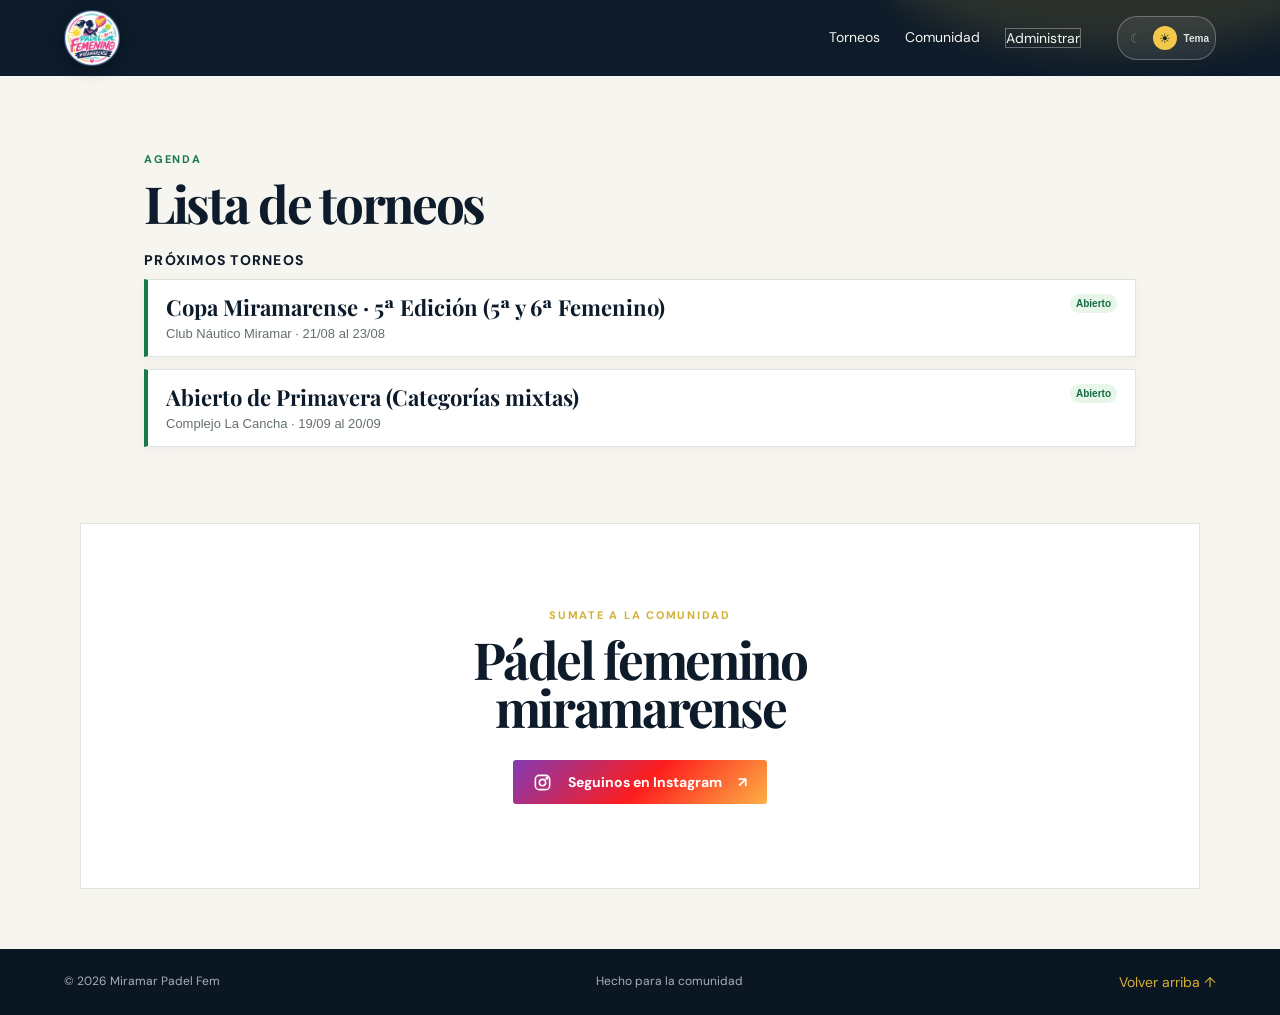
==== index.html @ 2195b29c "Mejora la agenda mobile y la experiencia de torneos" ====
<!doctype html>
<html lang="es">
  <head>
    <meta charset="UTF-8" />
    <meta name="viewport" content="width=device-width, initial-scale=1.0" />
    <meta name="description" content="Miramar Padel Fem: noticias, torneos, resultados y comunidad." />
    <meta property="og:title" content="Miramar Padel Fem" />
    <meta property="og:description" content="La comunidad del pádel femenino de Miramar." />
    <meta property="og:type" content="website" />
    <title>Miramar Padel Fem</title>
    <link rel="stylesheet" href="styles.css" />
    <link rel="stylesheet" href="mobile.css" />
  </head>
  <body>
    <header class="site-header">
      <div class="header__glow"></div>
      <a class="brand" href="#inicio" aria-label="Miramar Pádel Femenino, inicio">
        <img class="brand__logo" src="logo-cropped.png" alt="Miramar Pádel Femenino" />
      </a>
      <nav class="main-nav" aria-label="Navegación principal">
        <a href="#torneos">Torneos</a><a href="#comunidad">Comunidad</a><a class="admin-access" href="admin.html">Administrar</a>
      </nav>
      <button class="theme-toggle" type="button" aria-label="Cambiar tema" aria-pressed="false"><span class="theme-icon theme-icon--moon">☾</span><span class="theme-icon theme-icon--sun">☀</span><span class="theme-label">Tema</span></button><button class="menu-button" type="button" aria-label="Abrir menú">☰</button>
    </header>

    <main id="inicio">
      <section id="torneos" class="section section--tournaments">
        <div class="section-heading"><div><p class="kicker">AGENDA</p><h2>Lista de torneos</h2></div></div>
        <div class="tournament-list" id="tournament-list"></div>
      </section>

      <section id="comunidad" class="community"><p class="kicker">SUMATE A LA COMUNIDAD</p><h2>Pádel femenino<br />miramarense</h2><a class="button button--instagram" href="https://www.instagram.com/padelfemeninomiramarense/" target="_blank" rel="noreferrer" aria-label="Seguinos en Instagram: @padelfemeninomiramarense"><svg aria-hidden="true" viewBox="0 0 24 24"><rect x="3" y="3" width="18" height="18" rx="5"/><circle cx="12" cy="12" r="4"/><circle cx="17.5" cy="6.5" r="1"/></svg>Seguinos en Instagram <span>↗</span></a></section>
    </main>
    <footer><span>© 2026 Miramar Padel Fem</span><span>Hecho para la comunidad</span><a href="#inicio">Volver arriba ↑</a></footer><dialog id="tournament-dialog" class="tournament-dialog"><button class="dialog__close" aria-label="Cerrar">×</button><p class="kicker">TORNEO</p><h2 id="dialog-title"></h2><div id="detail-pages" class="detail-pages"></div></dialog><dialog id="admin-dialog" class="admin-dialog"><button class="admin-close" type="button" aria-label="Cerrar">×</button><div id="admin-content"></div></dialog>
<script src="vendor/supabase.js"></script><script src="tournament-engine.js"></script><script src="app.js"></script><script src="public-results.js"></script><script src="mobile-ui.js"></script>
  </body>
</html>
---- styles.css ----
@import url('https://fonts.googleapis.com/css2?family=DM+Sans:wght@400;500;600;700&family=Playfair+Display:ital,wght@0,700;0,800;1,700;1,800&display=swap');
@import url('results.css');
@import url('public.css');
:root{--ink:#0d1b2a;--green:#19784a;--green-light:#2ca968;--gold:#d4af37;--cream:#f6f5f0;--paper:#fff;--muted:#64706a;--line:#dfe5dd}*{box-sizing:border-box}html{scroll-behavior:smooth}body{margin:0;background:var(--cream);color:var(--ink);font-family:'DM Sans',sans-serif}.site-header{min-height:76px;padding:0 max(22px,5vw);background:var(--ink);display:flex;align-items:center;gap:36px;color:#fff;position:relative;overflow:hidden}.header__glow{position:absolute;width:480px;height:180px;right:-80px;top:-130px;border-radius:50%;background:#d4af3726;filter:blur(18px)}.brand{color:white;text-decoration:none;display:flex;align-items:center;gap:9px;line-height:.9;font-size:13px;font-weight:600;letter-spacing:.12em;z-index:1}.brand strong{color:var(--gold);font-size:18px;letter-spacing:.06em}.brand__ball{font-size:33px;color:var(--gold);text-shadow:0 0 16px #d4af3777}.main-nav{margin-left:auto;display:flex;gap:25px;z-index:1}.main-nav a,footer a{color:#f5f5ef;text-decoration:none;font-size:14px}.main-nav a:hover{color:var(--gold)}.menu-button{display:none;margin-left:auto;background:none;border:0;color:white;font-size:22px}.hero{max-width:1160px;margin:auto;padding:90px max(22px,5vw) 78px;position:relative;overflow:hidden}.kicker{font-size:11px;font-weight:700;letter-spacing:.16em;color:var(--green);margin:0 0 13px}.hero h1,.section h2,.community h2{font-family:'Playfair Display',serif;font-size:clamp(45px,7vw,82px);line-height:.94;margin:0;letter-spacing:-.045em}.hero h1 em{color:var(--green);font-weight:700}.hero__intro{max-width:445px;color:var(--muted);font-size:17px;line-height:1.6;margin:28px 0}.button{min-height:44px;display:inline-flex;align-items:center;justify-content:center;gap:16px;border-radius:3px;padding:12px 20px;font-weight:700;text-decoration:none;font-size:14px;transition:.2s}.button--primary{background:var(--green);color:white}.button--primary:hover{background:var(--ink);transform:translateY(-2px)}.button--outline{border:1px solid var(--green);color:var(--green)}.button--outline:hover{background:var(--green);color:white}.hero__court{position:absolute;right:-120px;top:55px;width:530px;height:400px;border:2px solid #19784a20;border-radius:50%;transform:rotate(-25deg)}.hero__court span{position:absolute;background:#19784a18}.hero__court span:nth-child(1){height:100%;width:2px;left:50%}.hero__court span:nth-child(2){width:100%;height:2px;top:50%}.hero__court span:nth-child(3){width:65%;height:65%;border:2px solid #19784a18;border-radius:50%;background:none;left:17.5%;top:17.5%}.edition-bar{background:var(--ink);color:white;display:flex;justify-content:center;gap:min(9vw,120px);padding:20px;position:relative}.edition-bar p{margin:0;font-size:14px}.edition-bar span{display:block;color:var(--gold);font-size:10px;letter-spacing:.1em;margin-bottom:5px}.section{max-width:1160px;margin:auto;padding:92px max(22px,5vw)}.section-heading{display:flex;align-items:end;justify-content:space-between;gap:20px;margin-bottom:30px}.section-heading h2,.results-section h2{font-size:43px}.section-heading a{color:var(--green);font-size:14px;font-weight:700}.feature-tournament{background:white;box-shadow:0 4px 22px #0d1b2a0c;border-top:4px solid var(--green);padding:30px;display:grid;grid-template-columns:115px 1fr auto;gap:27px;align-items:center}.feature-tournament__date{display:flex;align-items:center;gap:12px;color:var(--green);border-right:1px solid var(--line)}.feature-tournament__date b{font-family:'Playfair Display',serif;font-size:58px}.feature-tournament__date span{font-size:12px;font-weight:700;line-height:1.3}.tag{font-size:10px;letter-spacing:.1em;font-weight:700;padding:5px 7px}.tag--open{background:#e7f6e9;color:var(--green)}.feature-tournament h3,.news-card h3{font-family:'Playfair Display',serif;font-size:28px;margin:10px 0 7px;letter-spacing:-.02em}.feature-tournament p{color:var(--muted);margin:0}.feature-tournament ul{display:flex;gap:16px;padding:0;margin:16px 0 0;list-style:none;flex-wrap:wrap;font-size:12px;font-weight:600}.feature-tournament li::before{content:'●';color:var(--gold);margin-right:5px}.news-section{padding-top:15px}.news-grid{display:grid;grid-template-columns:1.45fr 1fr 1fr;gap:16px}.news-card{background:white}.news-card__image{height:205px;position:relative}.news-card--lead .news-card__image{height:290px}.image--players{background:linear-gradient(145deg,#163725,#288353 58%,#d4af37);}.image--players span{position:absolute;left:15px;bottom:15px;background:var(--gold);padding:6px 9px;font-size:10px;font-weight:700}.image--court{background:linear-gradient(130deg,#0d1b2a 0 43%,#25a868 43% 51%,#113e29 51%);}.image--sunset{background:linear-gradient(155deg,#d4af37,#ea9b4a 45%,#1a7a4a 46%,#0d1b2a)}.news-card__body{padding:17px}.news-card__body p{font-size:10px;letter-spacing:.08em;color:var(--muted);font-weight:700;margin:0}.news-card h3{font-size:22px;line-height:1.08;margin:10px 0 18px}.news-card a{color:var(--green);font-size:13px;font-weight:700}.results-section{background:var(--ink);max-width:none;color:white;display:grid;grid-template-columns:1fr 1.2fr;gap:60px;padding-left:max(22px,calc((100vw - 1040px)/2));padding-right:max(22px,calc((100vw - 1040px)/2))}.results-section .kicker{color:var(--gold)}.results-section h2{color:white}.results-section>div>p:last-child{color:#b7c2ca}.podium{display:grid;grid-template-columns:1fr 1fr;gap:13px}.podium article{background:#ffffff0d;border:1px solid #ffffff22;padding:20px}.podium span{font-family:'Playfair Display',serif;color:var(--gold);font-size:36px}.podium p{color:#d2d9d2;font-size:12px}.podium h3{font-family:'Playfair Display',serif;font-size:25px;margin:7px 0}.podium small{color:var(--gold);font-weight:700;font-size:10px;letter-spacing:.12em}.community{max-width:1160px;margin:auto;padding:110px max(22px,5vw);text-align:center}.community h2{font-size:52px;margin-bottom:29px}.community .kicker{color:var(--gold)}footer{background:#0a1622;color:#a6b1b8;padding:24px max(22px,5vw);display:flex;justify-content:space-between;font-size:12px}footer a{color:var(--gold)}@media(max-width:720px){.main-nav{display:none}.menu-button{display:block}.hero{padding-top:65px}.hero__court{opacity:.6}.edition-bar{justify-content:flex-start;gap:20px;overflow:auto}.edition-bar p{min-width:145px}.section{padding-top:65px;padding-bottom:65px}.feature-tournament{grid-template-columns:1fr;gap:18px}.feature-tournament__date{border:0}.news-grid,.results-section{grid-template-columns:1fr}.news-card--lead .news-card__image{height:230px}.section-heading{align-items:start;flex-direction:column}.community{padding:80px 22px}.community h2{font-size:43px}footer{gap:12px;flex-wrap:wrap}}
.theme-toggle{background:#ffffff14;border:1px solid #ffffff44;border-radius:20px;color:white;padding:7px 10px;z-index:1;cursor:pointer}.tournament-list{display:grid;gap:16px}.tournament-dialog{width:min(100%,760px);padding:0;border:0;background:var(--cream);color:var(--ink)}.tournament-dialog::backdrop{background:#07111ddd}.tournament-dialog> .kicker,.tournament-dialog>h2{margin-left:25px;margin-right:25px}.tournament-dialog>.kicker{margin-top:38px}.tournament-dialog>h2{font-family:'Playfair Display',serif;font-size:34px;line-height:1;margin-top:0}.dialog__close{position:absolute;right:15px;top:12px;border:0;background:none;font-size:32px;color:var(--ink);cursor:pointer}.detail-pages{display:flex;overflow-x:auto;scroll-snap-type:x mandatory;margin-top:25px}.detail-pages section{min-width:100%;scroll-snap-align:start;padding:25px 25px 40px;border-top:1px solid var(--line)}.detail-pages h3{font-family:'Playfair Display',serif;font-size:27px;margin:10px 0}.detail-pages p{line-height:1.7;color:var(--muted)}.pairs-list{list-style:none;padding:0}.pairs-list li{padding:13px 0;border-bottom:1px solid var(--line)}.pairs-list b{color:var(--green);display:inline-block;width:35px}@media(max-width:720px){.theme-toggle{margin-left:auto}.menu-button{margin-left:0}}
html[data-theme='dark']{--cream:#101b1c;--paper:#182627;--ink:#edf2ed;--muted:#b5c2bb;--line:#30423e}html[data-theme='dark'] .feature-tournament,html[data-theme='dark'] .news-card{background:var(--paper)}html[data-theme='dark'] .tournament-dialog{background:var(--cream)}html[data-theme='dark'] .dialog__close{color:var(--ink)}
.brand__logo{display:block;width:150px;max-height:56px;object-fit:contain;object-position:left center;filter:drop-shadow(0 3px 8px rgba(0,0,0,.35))}@media(max-width:420px){.brand__logo{width:126px;max-height:50px}}
/* Dark theme contrast corrections */
html[data-theme='dark'] .hero,html[data-theme='dark'] .section,html[data-theme='dark'] .community{color:var(--ink)}
html[data-theme='dark'] .feature-tournament,html[data-theme='dark'] .news-card{background:#182627;color:#edf2ed;box-shadow:0 4px 22px #00000040}
html[data-theme='dark'] .feature-tournament h3,html[data-theme='dark'] .news-card h3,html[data-theme='dark'] .feature-tournament li{color:#edf2ed}
html[data-theme='dark'] .feature-tournament p,html[data-theme='dark'] .news-card__body p,html[data-theme='dark'] .detail-pages p{color:#b5c2bb}
html[data-theme='dark'] .news-card a,html[data-theme='dark'] .section-heading a,html[data-theme='dark'] .button--outline{color:#70df9f}
html[data-theme='dark'] .button--outline{border-color:#70df9f}
html[data-theme='dark'] .tag--open{background:#173d2a;color:#91ecb5}
html[data-theme='dark'] .tournament-dialog{background:#101b1c;color:#edf2ed}
html[data-theme='dark'] .tournament-dialog .kicker,html[data-theme='dark'] .detail-pages small{color:#91ecb5}
html[data-theme='dark'] .dialog__close{color:#edf2ed}
html[data-theme='dark'] .pairs-list li{border-color:#30423e;color:#edf2ed}
html[data-theme='dark'] .community .kicker{color:#e8cc6a}
/* Explicit toggle state and high-priority dark contrast */
.theme-toggle{display:flex;align-items:center;gap:5px}.theme-icon{width:24px;height:24px;display:grid;place-items:center;border-radius:50%;color:#aab6b3;transition:.2s}.theme-label{font-size:10px;font-weight:700;margin-left:2px;color:#dce5e0}.theme-toggle[aria-pressed='false'] .theme-icon--sun{background:#f3c84b;color:#182026}.theme-toggle[aria-pressed='true'] .theme-icon--moon{background:#70df9f;color:#10201a}.theme-toggle[aria-pressed='true'] .theme-icon--sun,.theme-toggle[aria-pressed='false'] .theme-icon--moon{opacity:.45}
html[data-theme='dark'] body{background:#101b1c!important;color:#edf2ed!important}html[data-theme='dark'] .feature-tournament,html[data-theme='dark'] .news-card,html[data-theme='dark'] .tournament-dialog{background:#182627!important;color:#edf2ed!important}html[data-theme='dark'] .feature-tournament h3,html[data-theme='dark'] .news-card h3,html[data-theme='dark'] .news-card__body,html[data-theme='dark'] .feature-tournament__content,html[data-theme='dark'] .detail-pages section{color:#edf2ed!important}html[data-theme='dark'] .feature-tournament p,html[data-theme='dark'] .news-card__body p,html[data-theme='dark'] .detail-pages p{color:#b5c2bb!important}html[data-theme='dark'] .section-heading a,html[data-theme='dark'] .news-card a,html[data-theme='dark'] .button--outline{color:#91ecb5!important}
/* Dark mode: dark surfaces only. Keep the structural ink token dark. */
html[data-theme='dark']{--ink:#0d1b2a!important;--cream:#101b1c!important;--paper:#182627!important;--muted:#b5c2bb!important;--line:#30423e!important}
html[data-theme='dark'] body,html[data-theme='dark'] .hero,html[data-theme='dark'] .section,html[data-theme='dark'] .community{background:#101b1c!important;color:#edf2ed!important}
html[data-theme='dark'] .site-header,html[data-theme='dark'] .edition-bar,html[data-theme='dark'] .results-section,html[data-theme='dark'] footer{background:#0d1b2a!important;color:#edf2ed!important}
html[data-theme='dark'] .feature-tournament,html[data-theme='dark'] .news-card,html[data-theme='dark'] .tournament-dialog{background:#182627!important;color:#edf2ed!important}
html[data-theme='dark'] .hero h1,html[data-theme='dark'] .section h2,html[data-theme='dark'] .community h2,html[data-theme='dark'] .feature-tournament h3,html[data-theme='dark'] .news-card h3,html[data-theme='dark'] .detail-pages h3,html[data-theme='dark'] .detail-pages section{color:#edf2ed!important}
html[data-theme='dark'] .hero__intro,html[data-theme='dark'] .feature-tournament p,html[data-theme='dark'] .news-card__body p,html[data-theme='dark'] .detail-pages p{color:#b5c2bb!important}
/* Button variants must always define their own surface; never inherit browser white. */
.button--outline{background:transparent!important}
html[data-theme='dark'] .button--primary{background:#19784a!important;color:#fff!important;border-color:#19784a!important}
html[data-theme='dark'] .button--primary:hover{background:#2ca968!important;color:#07120d!important}
html[data-theme='dark'] .button--outline{background:#0d1b2a!important;color:#91ecb5!important;border-color:#70df9f!important}
html[data-theme='dark'] .button--outline:hover{background:#19784a!important;color:#fff!important;border-color:#19784a!important}
html[data-theme='dark'] .theme-toggle{background:#0d1b2a!important;color:#fff!important;border-color:#49645c!important}
.registration-page{padding:24px 25px 40px}.registration-page h3{font-family:'Playfair Display',serif;font-size:28px;margin:8px 0}.registration-page p{color:var(--muted)}.registration-page form{display:grid;gap:16px}.player-fields{display:grid;grid-template-columns:1fr 1fr;gap:10px;padding:15px;border:1px solid var(--line)}.player-fields h4{grid-column:1/-1;margin:0;color:var(--green)}.player-fields label,.contact-field{font-size:12px;font-weight:700;display:grid;gap:5px}.player-fields input,.contact-field input{min-height:42px;border:1px solid var(--line);padding:9px;background:var(--paper);color:var(--ink)}.contact-field{max-width:310px}@media(max-width:500px){.player-fields{grid-template-columns:1fr}}html[data-theme='dark'] .player-fields input,html[data-theme='dark'] .contact-field input{background:#0d1b2a;color:#edf2ed;border-color:#49645c}
.admin-access{background:transparent;border:1px solid #ffffff55;color:#fff;min-height:36px;padding:7px 11px;cursor:pointer;z-index:1}.admin-dialog{width:min(100%,760px);padding:0;border:0;background:var(--cream);color:var(--ink)}.admin-dialog::backdrop{background:#07111ddd}.admin-close{position:absolute;right:15px;top:12px;border:0;background:none;font-size:30px;color:inherit;cursor:pointer}.admin-screen{padding:32px 25px}.admin-screen h2{font-family:'Playfair Display',serif;font-size:32px;margin:5px 0 22px}.admin-screen form{display:grid;gap:12px}.admin-screen label{display:grid;gap:5px;font-size:12px;font-weight:700}.admin-screen input,.admin-screen textarea{min-height:42px;border:1px solid var(--line);padding:9px;background:var(--paper);color:var(--ink);font:inherit}.admin-form{grid-template-columns:1fr 1fr}.admin-form__wide,.admin-form .button,.admin-message{grid-column:1/-1}.admin-form small{font-weight:400;color:var(--muted)}.admin-message{margin:0;color:#bf3d3d}.admin-screen__head{display:flex;justify-content:space-between;gap:15px;align-items:start}.admin-list{margin-top:30px;border-top:1px solid var(--line);padding-top:18px}.admin-list article{display:flex;justify-content:space-between;gap:15px;padding:13px 0;border-bottom:1px solid var(--line)}.admin-list b,.admin-list span{display:block}.admin-list span{font-size:12px;color:var(--muted);margin-top:4px}.admin-list button{background:transparent;border:1px solid #c54b4b;color:#c54b4b;padding:6px 9px;cursor:pointer;height:34px}@media(max-width:500px){.admin-form{grid-template-columns:1fr}.admin-access{margin-left:auto}}html[data-theme='dark'] .admin-dialog{background:#182627;color:#edf2ed}html[data-theme='dark'] .admin-screen input,html[data-theme='dark'] .admin-screen textarea{background:#0d1b2a;color:#edf2ed;border-color:#49645c}
.admin-page{min-height:100vh}.admin-back{margin-left:auto;color:#fff;text-decoration:none;font-size:13px}.admin-layout{max-width:1180px;margin:auto;display:grid;grid-template-columns:220px 1fr;gap:25px;padding:30px 22px}.admin-sidebar{display:flex;flex-direction:column;gap:6px}.admin-tab,.admin-signout{background:transparent;border:0;text-align:left;padding:12px;cursor:pointer;color:var(--ink)}.admin-tab.active{background:var(--green);color:white}.admin-signout{margin-top:25px;border-top:1px solid var(--line);color:#b94141}.admin-workspace{display:grid;gap:18px}.admin-card{background:var(--paper);padding:25px;border:1px solid var(--line)}.admin-card h1,.admin-card h2{font-family:"Playfair Display",serif;margin:6px 0 20px}.admin-card label{display:grid;gap:5px;font-size:12px;font-weight:700}.admin-card input,.admin-card textarea{padding:10px;border:1px solid var(--line);background:var(--cream);color:var(--ink);font:inherit}.admin-grid{display:grid;grid-template-columns:1fr 1fr;gap:12px}.admin-grid .wide,.admin-grid .button,.form-message{grid-column:1/-1}.admin-row{display:flex;justify-content:space-between;padding:12px 0;border-top:1px solid var(--line)}.admin-row b,.admin-row span{display:block}.admin-row span{font-size:12px;color:var(--muted)}.admin-row button{border:1px solid #b94141;background:transparent;color:#b94141;height:34px}.login-card{max-width:430px}@media(max-width:700px){.admin-layout{grid-template-columns:1fr;padding:18px}.admin-sidebar{flex-direction:row;overflow:auto}.admin-tab{white-space:nowrap}.admin-signout{margin:0}.admin-grid{grid-template-columns:1fr}}html[data-theme="dark"] .admin-card{background:#182627;color:#edf2ed}html[data-theme="dark"] .admin-tab{color:#edf2ed}html[data-theme="dark"] .admin-card input,html[data-theme="dark"] .admin-card textarea{background:#0d1b2a;color:#edf2ed}
.site-header{min-height:68px;gap:8px;overflow:visible;padding:0 16px}.brand{min-width:0}.brand__logo{width:126px;max-height:48px}.admin-access,.theme-toggle,.menu-button{min-width:44px;min-height:44px;display:inline-flex;align-items:center;justify-content:center}.admin-access{font-size:12px;padding:8px}.theme-toggle{padding:6px}.theme-label{display:none}.menu-button{margin-left:0;background:transparent;border:1px solid #ffffff55;border-radius:50%;color:#fff;font-size:24px;line-height:1;z-index:3}.main-nav{display:none}.main-nav.is-open{position:absolute;z-index:2;top:calc(100% + 8px);left:12px;right:12px;display:grid;gap:4px;padding:10px;background:var(--ink);border:1px solid #ffffff33;box-shadow:0 12px 30px #0007}.main-nav.is-open a{display:flex;align-items:center;min-height:44px;padding:0 12px;border-radius:4px;font-size:16px}.main-nav.is-open a:focus-visible,.main-nav.is-open a:hover{background:#ffffff18;color:var(--gold)}.hero{padding:56px 22px 52px}.hero h1,.section h2,.community h2{font-size:clamp(2.7rem,13vw,4rem)}.hero__intro{font-size:16px}.hero__court{opacity:.36;right:-255px;top:0}.edition-bar{justify-content:flex-start;gap:18px;overflow-x:auto;padding:18px 22px;scroll-snap-type:x mandatory}.edition-bar p{min-width:150px;scroll-snap-align:start}.section{padding:56px 22px}.section-heading{align-items:flex-start;flex-direction:column;margin-bottom:24px}.feature-tournament{grid-template-columns:1fr;gap:16px;padding:22px}.feature-tournament__date{border:0}.feature-tournament .button{width:100%}.news-grid,.results-section{grid-template-columns:1fr}.results-section{gap:32px;padding:56px 22px}.community{padding:64px 22px}.community .button{width:100%}footer{gap:12px;flex-direction:column;padding:24px 22px}.player-fields{grid-template-columns:1fr}.player-fields input,.contact-field input,.admin-screen input,.admin-screen textarea,.admin-card input,.admin-card select,.admin-card textarea{min-height:44px;font-size:16px}button:focus-visible,a:focus-visible,input:focus-visible,select:focus-visible,textarea:focus-visible{outline:3px solid var(--gold);outline-offset:3px}
@media (min-width:721px){.site-header{min-height:76px;padding:0 max(22px,5vw);gap:36px}.brand__logo{width:150px;max-height:56px}.main-nav{display:flex;margin-left:auto;gap:25px}.menu-button{display:none}.theme-label{display:inline}.hero{padding:90px max(22px,5vw) 78px}.edition-bar{justify-content:center}.section{padding:92px max(22px,5vw)}.section-heading{align-items:end;flex-direction:row}.feature-tournament{grid-template-columns:115px 1fr auto;gap:27px;padding:30px}.feature-tournament__date{border-right:1px solid var(--line)}.feature-tournament .button{width:auto}.news-grid{grid-template-columns:1.45fr 1fr 1fr}.results-section{grid-template-columns:1fr 1.2fr;padding-left:max(22px,calc((100vw - 1040px)/2));padding-right:max(22px,calc((100vw - 1040px)/2))}.community{padding:110px max(22px,5vw)}.community .button{width:auto}footer{flex-direction:row;padding:24px max(22px,5vw)}}
---- mobile.css ----
/* Correcciones mobile-first cargadas después de la hoja heredada. */
.site-header{min-height:68px;gap:8px;overflow:visible;padding:0 16px;z-index:10}.brand__logo{width:126px;max-height:48px}.admin-access,.theme-toggle,.menu-button{min-width:44px;min-height:44px;display:inline-flex;align-items:center;justify-content:center}.admin-access{padding:8px;font-size:12px}.theme-toggle{padding:6px}.theme-label{display:none}.menu-button{margin-left:0;background:transparent;border:1px solid #ffffff55;border-radius:50%;color:#fff;font-size:24px;line-height:1;z-index:30}.main-nav{display:none}.site-header:focus-within .main-nav,.main-nav.is-open{position:absolute;z-index:20;top:calc(100% + 8px);left:12px;right:12px;display:grid;gap:4px;padding:10px;background:#0d1b2a;border:1px solid #ffffff33;box-shadow:0 12px 30px #0007}.main-nav.is-open a,.site-header:focus-within .main-nav a{display:flex;align-items:center;min-height:44px;padding:0 12px;border-radius:4px;font-size:16px}.main-nav a:focus-visible{outline:3px solid #d4af37;outline-offset:3px}.hero{padding:56px 22px 52px}.hero h1,.section h2,.community h2{font-size:clamp(2.7rem,13vw,4rem)}.hero__court{opacity:.36;right:-255px;top:0}.section{padding:56px 22px}.feature-tournament{grid-template-columns:1fr;gap:16px;padding:22px}.feature-tournament .button,.community .button{width:100%}.news-grid,.results-section{grid-template-columns:1fr}.results-section{gap:32px;padding:56px 22px}.player-fields{grid-template-columns:1fr}.player-fields input,.contact-field input{min-height:44px;font-size:16px}
.site-header:focus-within .main-nav:not(.is-open){display:none}.main-nav.is-open .admin-access{justify-content:flex-start;width:100%;border:0;background:transparent;color:#fff;font-size:16px}.main-nav.is-open .admin-access:hover,.main-nav.is-open .admin-access:focus-visible{background:#ffffff18;color:#d4af37}
@media (min-width:721px){.site-header{min-height:76px;padding:0 max(22px,5vw);gap:36px}.brand__logo{width:150px;max-height:56px}.theme-label{display:inline}.menu-button{display:none}.main-nav{display:flex;position:static;margin-left:auto;gap:25px;padding:0;background:transparent;border:0;box-shadow:none}.main-nav a{display:block;min-height:auto;padding:0;font-size:14px}.hero{min-height:390px;display:flex;flex-direction:column;justify-content:center;padding:90px max(22px,5vw) 78px}.hero__court{opacity:1;right:-120px;top:55px}.section{padding:76px max(22px,5vw)}.section--tournaments{max-width:1120px}.feature-tournament{grid-template-columns:minmax(0,1fr) auto;gap:32px;padding:30px 34px;align-items:center}.feature-tournament h3{font-size:clamp(25px,2.2vw,34px)}.feature-tournament .button,.community .button{width:auto}.community{max-width:1120px;margin:0 auto 60px;padding:84px max(22px,5vw);border:1px solid var(--line);background:var(--paper)}.news-grid{grid-template-columns:1.45fr 1fr 1fr}.results-section{grid-template-columns:1fr 1.2fr;padding:92px max(22px,calc((100vw - 1040px)/2))}.player-fields{grid-template-columns:1fr 1fr}}
html,body{width:100%;max-width:100%;overflow-x:hidden}img,svg{max-width:100%;height:auto}.app-main,.section,.hero,.feature-tournament,.news-card,.results-section,.community,footer{min-width:0}.main-nav{max-width:calc(100vw - 24px)}

/* Home: agenda compacta. Cada torneo ocupa exactamente dos renglones. */
.section-heading h2,.community h2{font-size:clamp(2rem,9vw,2.65rem)}
.tournament-list{display:grid;gap:30px}.tournament-home-section{display:grid;gap:10px}.tournament-home-section>h3{margin:0;font-size:14px;font-weight:800;letter-spacing:.09em;text-transform:uppercase;color:var(--ink)}.tournament-home-section__list{display:grid;gap:10px}.tournament-list__empty{color:var(--muted)}
.tournament-card{background:var(--paper);border:1px solid var(--line);border-left:4px solid var(--green);box-shadow:0 3px 14px #0d1b2a0a}.tournament-card>button{width:100%;min-height:72px;display:grid;gap:5px;padding:12px 14px;border:0;background:transparent;color:var(--ink);text-align:left;cursor:pointer}.tournament-card__top{display:flex;align-items:center;gap:9px;min-width:0}.tournament-card__top strong{min-width:0;flex:1;overflow:hidden;text-overflow:ellipsis;white-space:nowrap;font-family:'Playfair Display',serif;font-size:18px;line-height:1.2}.tournament-card__meta{overflow:hidden;text-overflow:ellipsis;white-space:nowrap;color:var(--muted);font-size:13px}.tournament-card .card-status{flex:0 0 auto;font-size:10px;padding:4px 6px}.tournament-card>button:active{transform:translateY(1px)}
html[data-theme='dark'] .tournament-card{background:#182627;border-color:#30423e;border-left-color:#4fc77f}html[data-theme='dark'] .tournament-card>button,html[data-theme='dark'] .tournament-home-section>h3{color:#edf2ed!important}
@media (min-width:721px){.section-heading h2,.community h2{font-size:clamp(2.45rem,4vw,3.35rem)}.tournament-list{gap:38px}.tournament-home-section__list{gap:12px}.tournament-card>button{min-height:76px;padding:14px 18px}.tournament-card__top strong{font-size:22px}}
.button--instagram{background:linear-gradient(135deg,#833ab4,#fd1d1d 52%,#fcb045);color:#fff}.button--instagram:hover{background:linear-gradient(135deg,#6d2e97,#d91659 52%,#e99437);transform:translateY(-2px)}.button--instagram svg{width:19px;height:19px;fill:none;stroke:currentColor;stroke-width:2}
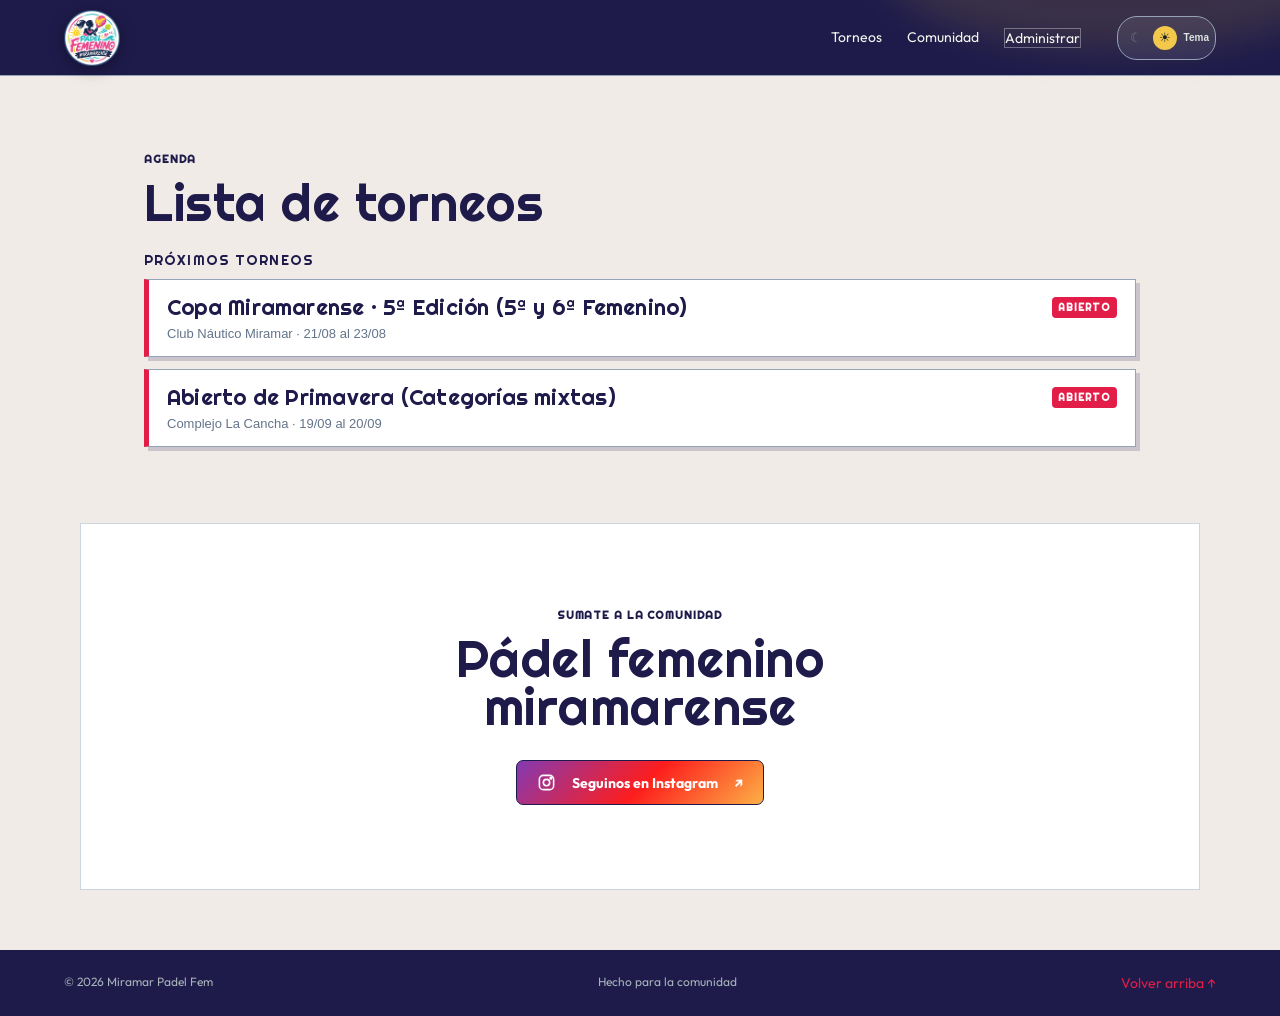
==== commit c697ff79: "Aplica tema retro y formato de diferencias" ====
--- a/index.html
+++ b/index.html
@@ -8,8 +8,13 @@
     <meta property="og:description" content="La comunidad del pádel femenino de Miramar." />
     <meta property="og:type" content="website" />
     <title>Miramar Padel Fem</title>
+    <link rel="preconnect" href="https://fonts.googleapis.com">
+    <link rel="preconnect" href="https://fonts.gstatic.com" crossorigin>
+    <link href="https://fonts.googleapis.com/css2?family=Outfit:wght@400;500;600;700&family=Righteous&display=swap" rel="stylesheet">
+    <script>!function(){try{var t=localStorage.getItem('theme');document.documentElement.dataset.theme=t||(matchMedia('(prefers-color-scheme: dark)').matches?'dark':'light')}catch(e){document.documentElement.dataset.theme='light'}}()</script>
     <link rel="stylesheet" href="styles.css" />
     <link rel="stylesheet" href="mobile.css" />
+    <link rel="stylesheet" href="retro-theme.css" />
   </head>
   <body>
     <header class="site-header">
--- a/retro-theme.css
+++ b/retro-theme.css
@@ -0,0 +1,12 @@
+:root{--bg-app:#F0EBE6;--bg-surface:#FFFFFF;--border-strong:#94A3B8;--border-soft:#CBD5E1;--text-primary:#1E1B4B;--text-secondary:#64748B;--primary:#1E1B4B;--primary-contrast:#FFFFFF;--accent:#E11D48;--accent-contrast:#FFFFFF;--th-bg:#1E1B4B;--th-text:#FFFFFF;--table-zebra:#F8FAFC;--bubble-bg:#FAF5FF;--bubble-border:#1E1B4B;--ink:var(--text-primary);--cream:var(--bg-app);--paper:var(--bg-surface);--muted:var(--text-secondary);--line:var(--border-soft);--green:var(--primary);--green-light:#312E81;--gold:var(--accent)}
+html[data-theme='dark']{--bg-app:#0B0813;--bg-surface:#161126;--border-strong:#4338CA;--border-soft:#2D234D;--text-primary:#F8FAFC;--text-secondary:#94A3B8;--primary:#00F0FF;--primary-contrast:#0B0813;--accent:#FF007F;--accent-contrast:#FFFFFF;--th-bg:#241B40;--th-text:#F8FAFC;--table-zebra:#0F0B1C;--bubble-bg:#1C1533;--bubble-border:#00F0FF;--ink:var(--text-primary)!important;--cream:var(--bg-app)!important;--paper:var(--bg-surface)!important;--muted:var(--text-secondary)!important;--line:var(--border-soft)!important;--green:var(--primary)!important;--green-light:#8B5CF6!important;--gold:var(--accent)!important}
+*{border-color:var(--border-soft)}body{background:var(--bg-app)!important;color:var(--text-primary)!important;font-family:'Outfit',sans-serif!important}.site-header,footer{background:#1E1B4B!important}.site-header{border-bottom:1.5px solid var(--border-strong)}html[data-theme='dark'] .site-header,html[data-theme='dark'] footer{background:#0B0813!important}
+h1,h2,h3,.section h2,.community h2,.tournament-card__top strong,.tournament-dialog>h2,.admin-card h2,.result-confirm-dialog h2{font-family:'Righteous',cursive!important;font-weight:400!important;letter-spacing:.01em}.kicker,.card-status,.tag,th,.tournament-home-section>h3{font-family:'Righteous',cursive!important;letter-spacing:.08em}
+.button{min-height:44px;border:1.5px solid var(--primary);border-radius:7px;font-family:'Outfit',sans-serif;font-weight:700}.button--primary,.button--primary:hover{background:var(--primary)!important;border-color:var(--primary)!important;color:var(--primary-contrast)!important}.button--outline{background:transparent!important;border-color:var(--primary)!important;color:var(--primary)!important}.button--outline:hover{background:var(--primary)!important;color:var(--primary-contrast)!important}.theme-toggle,.menu-button{border-color:var(--border-strong)!important}
+.tournament-card{background:var(--bg-surface)!important;border:1.5px solid var(--border-strong)!important;border-left:5px solid var(--accent)!important;box-shadow:4px 4px 0 color-mix(in srgb,var(--primary) 18%,transparent)!important}.tournament-card>button{color:var(--text-primary)!important}.tournament-card__meta{color:var(--text-secondary)!important}.card-status{margin:0!important;background:var(--accent)!important;color:var(--accent-contrast)!important;border-radius:4px!important;text-transform:uppercase}.tournament-home-section>h3,.kicker{color:var(--primary)!important}
+.tournament-dialog,.admin-card,.result-confirm-dialog,.public-fixture-group,.public-result-group,.public-playoff-round,.match-results li,.completed-match,.match-result-form{background:var(--bg-surface)!important;color:var(--text-primary)!important;border-color:var(--border-strong)!important}.tournament-dialog,.result-confirm-dialog{border:1.5px solid var(--border-strong)!important}.detail-pages section{border-color:var(--border-soft)!important}.detail-pages p,.fixture-results p,.match-results__teams b{color:var(--text-secondary)!important}
+.public-table-wrap,.admin-card .table-wrap,.table-wrap{border:1.5px solid var(--border-strong)!important;border-radius:8px!important;background:var(--bg-surface)!important}.public-table-wrap table,.admin-card .table-wrap table,.table-wrap table{color:var(--text-primary)!important;font-variant-numeric:tabular-nums}.public-table-wrap th,.admin-card .table-wrap th,.table-wrap th{background:var(--th-bg)!important;color:var(--th-text)!important;border-bottom:1.5px solid var(--border-strong)!important;font-family:'Righteous',cursive!important}.public-table-wrap td,.admin-card .table-wrap td,.table-wrap td{border-color:var(--border-soft)!important;font-variant-numeric:tabular-nums}.public-table-wrap tbody tr:nth-child(even),.admin-card .table-wrap tbody tr:nth-child(even),.table-wrap tbody tr:nth-child(even){background:var(--table-zebra)!important}.public-table-wrap tbody tr:nth-child(odd),.admin-card .table-wrap tbody tr:nth-child(odd),.table-wrap tbody tr:nth-child(odd){background:var(--bg-surface)!important}
+.match-results strong,.match-set--won{background:color-mix(in srgb,var(--primary) 18%,var(--bg-surface))!important;color:var(--text-primary)!important;font-variant-numeric:tabular-nums}.match-set--lost{background:color-mix(in srgb,var(--accent) 18%,var(--bg-surface))!important;color:var(--text-primary)!important;font-variant-numeric:tabular-nums}.set-score select,.admin-card input,.admin-card select,.admin-card textarea{background:var(--bg-surface)!important;color:var(--text-primary)!important;border:1.5px solid var(--border-strong)!important}
+/* Soporte listo para hilos/comentarios presentes o futuros. */
+.forum-thread,.forum-comment,.comment,.forum-message{background:var(--bubble-bg);border:1.5px solid var(--bubble-border);border-radius:10px;color:var(--text-primary);font-family:'Outfit',sans-serif}.forum-thread__author,.forum-comment__author,.comment__author{font-family:'Righteous',cursive}.forum-avatar,.comment-avatar{border:2px solid var(--accent)}
+button:focus-visible,a:focus-visible,input:focus-visible,select:focus-visible,textarea:focus-visible,summary:focus-visible{outline:3px solid var(--accent)!important;outline-offset:3px}
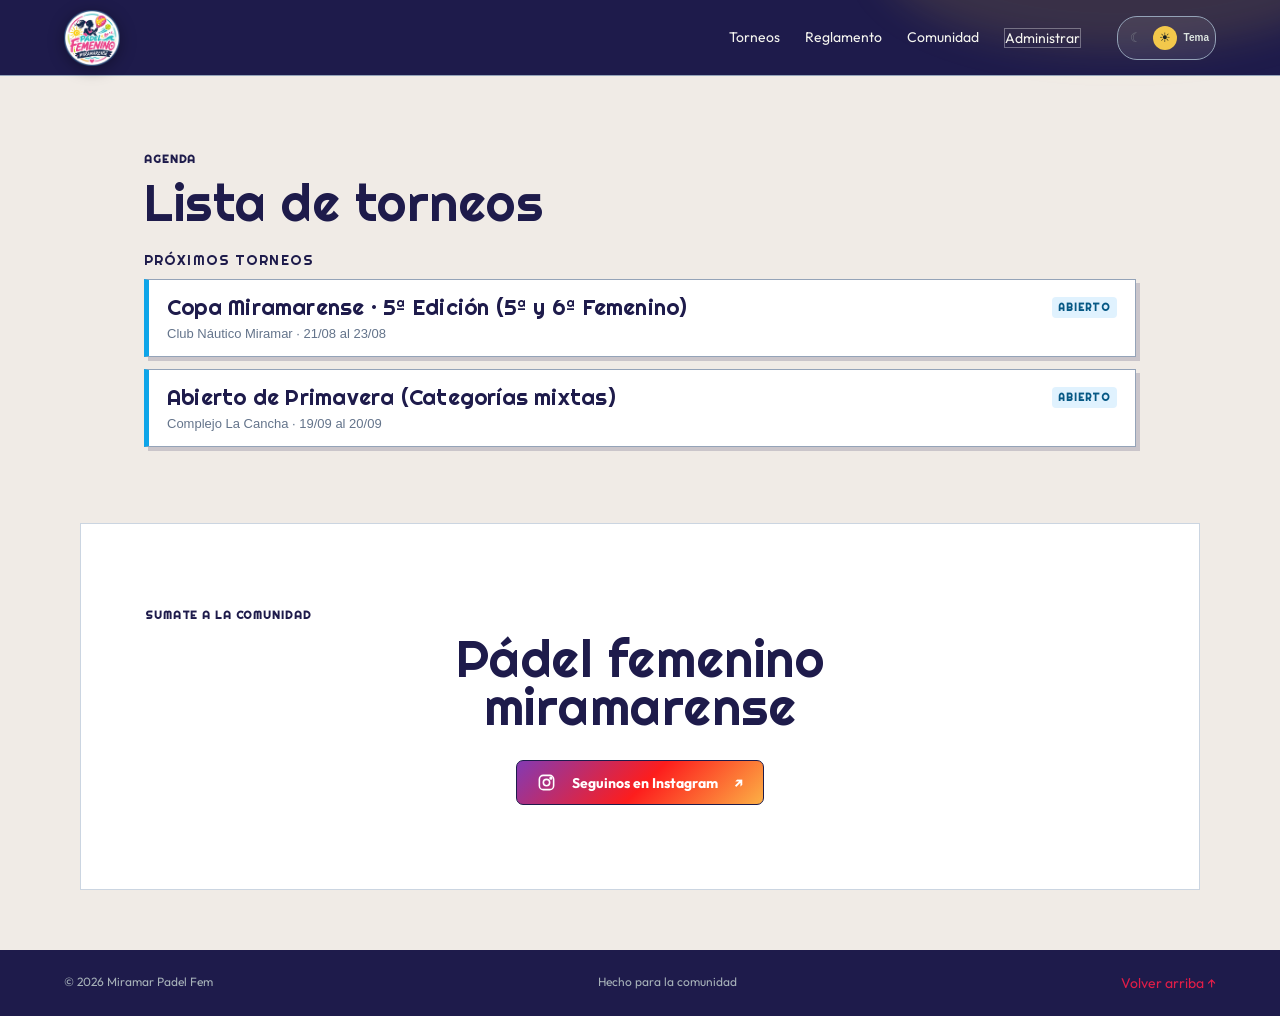
==== commit 5c3b8da1: "Agrega reglamento y simplifica inscripción por torneo" ====
--- a/index.html
+++ b/index.html
@@ -23,7 +23,7 @@
         <img class="brand__logo" src="logo-cropped.png" alt="Miramar Pádel Femenino" />
       </a>
       <nav class="main-nav" aria-label="Navegación principal">
-        <a href="#torneos">Torneos</a><a href="#comunidad">Comunidad</a><a class="admin-access" href="admin.html">Administrar</a>
+        <a href="#torneos">Torneos</a><a href="reglamento_oficial_continuo.pdf" target="_blank" rel="noopener">Reglamento</a><a href="#comunidad">Comunidad</a><a class="admin-access" href="admin.html">Administrar</a>
       </nav>
       <button class="theme-toggle" type="button" aria-label="Cambiar tema" aria-pressed="false"><span class="theme-icon theme-icon--moon">☾</span><span class="theme-icon theme-icon--sun">☀</span><span class="theme-label">Tema</span></button><button class="menu-button" type="button" aria-label="Abrir menú">☰</button>
     </header>
--- a/retro-theme.css
+++ b/retro-theme.css
@@ -3,7 +3,8 @@
 *{border-color:var(--border-soft)}body{background:var(--bg-app)!important;color:var(--text-primary)!important;font-family:'Outfit',sans-serif!important}.site-header,footer{background:#1E1B4B!important}.site-header{border-bottom:1.5px solid var(--border-strong)}html[data-theme='dark'] .site-header,html[data-theme='dark'] footer{background:#0B0813!important}
 h1,h2,h3,.section h2,.community h2,.tournament-card__top strong,.tournament-dialog>h2,.admin-card h2,.result-confirm-dialog h2{font-family:'Righteous',cursive!important;font-weight:400!important;letter-spacing:.01em}.kicker,.card-status,.tag,th,.tournament-home-section>h3{font-family:'Righteous',cursive!important;letter-spacing:.08em}
 .button{min-height:44px;border:1.5px solid var(--primary);border-radius:7px;font-family:'Outfit',sans-serif;font-weight:700}.button--primary,.button--primary:hover{background:var(--primary)!important;border-color:var(--primary)!important;color:var(--primary-contrast)!important}.button--outline{background:transparent!important;border-color:var(--primary)!important;color:var(--primary)!important}.button--outline:hover{background:var(--primary)!important;color:var(--primary-contrast)!important}.theme-toggle,.menu-button{border-color:var(--border-strong)!important}
-.tournament-card{background:var(--bg-surface)!important;border:1.5px solid var(--border-strong)!important;border-left:5px solid var(--accent)!important;box-shadow:4px 4px 0 color-mix(in srgb,var(--primary) 18%,transparent)!important}.tournament-card>button{color:var(--text-primary)!important}.tournament-card__meta{color:var(--text-secondary)!important}.card-status{margin:0!important;background:var(--accent)!important;color:var(--accent-contrast)!important;border-radius:4px!important;text-transform:uppercase}.tournament-home-section>h3,.kicker{color:var(--primary)!important}
+.tournament-card{background:var(--bg-surface)!important;border:1.5px solid var(--border-strong)!important;border-left:5px solid var(--accent)!important;box-shadow:4px 4px 0 color-mix(in srgb,var(--primary) 18%,transparent)!important}.tournament-card>button{color:var(--text-primary)!important}.tournament-card__meta{color:var(--text-secondary)!important}.card-status{margin:0!important;background:var(--accent)!important;color:var(--accent-contrast)!important;border-radius:4px!important;text-transform:uppercase}.tournament-card--upcoming{border-left-color:#0EA5E9!important}.card-status--open{background:#E0F2FE!important;color:#075985!important}.tournament-card--current{border-left-color:#198754!important}.card-status--current{background:#198754!important;color:#fff!important}html[data-theme='dark'] .card-status--open{background:#075985!important;color:#E0F2FE!important}.tournament-home-section>h3,.kicker{color:var(--primary)!important}
+.community>.kicker{text-align:left!important}
 .tournament-dialog,.admin-card,.result-confirm-dialog,.public-fixture-group,.public-result-group,.public-playoff-round,.match-results li,.completed-match,.match-result-form{background:var(--bg-surface)!important;color:var(--text-primary)!important;border-color:var(--border-strong)!important}.tournament-dialog,.result-confirm-dialog{border:1.5px solid var(--border-strong)!important}.detail-pages section{border-color:var(--border-soft)!important}.detail-pages p,.fixture-results p,.match-results__teams b{color:var(--text-secondary)!important}
 .public-table-wrap,.admin-card .table-wrap,.table-wrap{border:1.5px solid var(--border-strong)!important;border-radius:8px!important;background:var(--bg-surface)!important}.public-table-wrap table,.admin-card .table-wrap table,.table-wrap table{color:var(--text-primary)!important;font-variant-numeric:tabular-nums}.public-table-wrap th,.admin-card .table-wrap th,.table-wrap th{background:var(--th-bg)!important;color:var(--th-text)!important;border-bottom:1.5px solid var(--border-strong)!important;font-family:'Righteous',cursive!important}.public-table-wrap td,.admin-card .table-wrap td,.table-wrap td{border-color:var(--border-soft)!important;font-variant-numeric:tabular-nums}.public-table-wrap tbody tr:nth-child(even),.admin-card .table-wrap tbody tr:nth-child(even),.table-wrap tbody tr:nth-child(even){background:var(--table-zebra)!important}.public-table-wrap tbody tr:nth-child(odd),.admin-card .table-wrap tbody tr:nth-child(odd),.table-wrap tbody tr:nth-child(odd){background:var(--bg-surface)!important}
 .match-results strong,.match-set--won{background:color-mix(in srgb,var(--primary) 18%,var(--bg-surface))!important;color:var(--text-primary)!important;font-variant-numeric:tabular-nums}.match-set--lost{background:color-mix(in srgb,var(--accent) 18%,var(--bg-surface))!important;color:var(--text-primary)!important;font-variant-numeric:tabular-nums}.set-score select,.admin-card input,.admin-card select,.admin-card textarea{background:var(--bg-surface)!important;color:var(--text-primary)!important;border:1.5px solid var(--border-strong)!important}
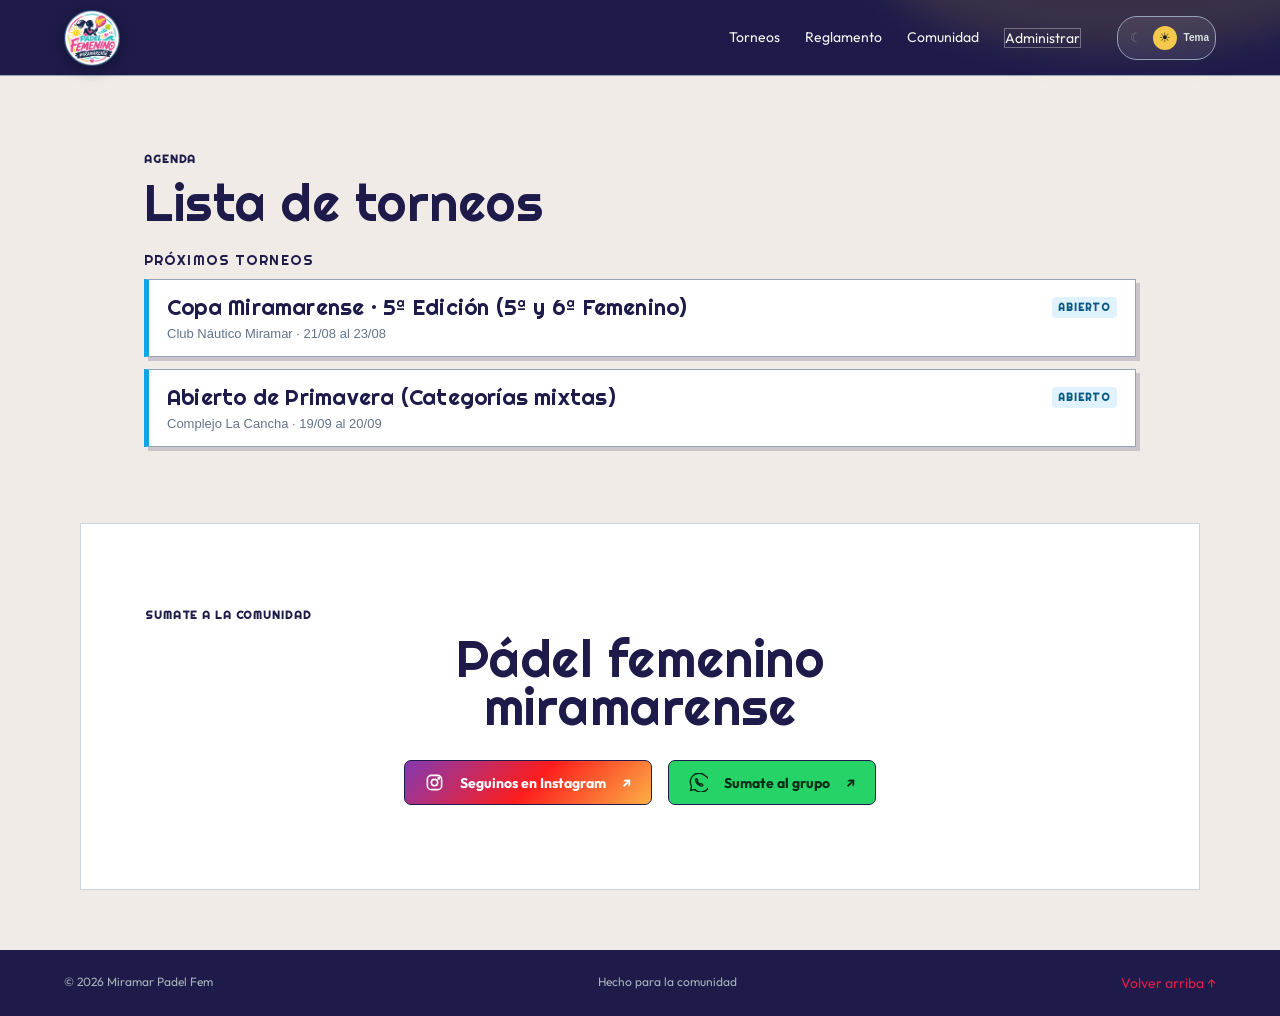
==== commit da6983b1: "Agrega acceso al grupo de WhatsApp" ====
--- a/index.html
+++ b/index.html
@@ -34,7 +34,7 @@
         <div class="tournament-list" id="tournament-list"></div>
       </section>
 
-      <section id="comunidad" class="community"><p class="kicker">SUMATE A LA COMUNIDAD</p><h2>Pádel femenino<br />miramarense</h2><a class="button button--instagram" href="https://www.instagram.com/padelfemeninomiramarense/" target="_blank" rel="noreferrer" aria-label="Seguinos en Instagram: @padelfemeninomiramarense"><svg aria-hidden="true" viewBox="0 0 24 24"><rect x="3" y="3" width="18" height="18" rx="5"/><circle cx="12" cy="12" r="4"/><circle cx="17.5" cy="6.5" r="1"/></svg>Seguinos en Instagram <span>↗</span></a></section>
+      <section id="comunidad" class="community"><p class="kicker">SUMATE A LA COMUNIDAD</p><h2>Pádel femenino<br />miramarense</h2><div class="community__actions"><a class="button button--instagram" href="https://www.instagram.com/padelfemeninomiramarense/" target="_blank" rel="noreferrer" aria-label="Seguinos en Instagram: @padelfemeninomiramarense"><svg aria-hidden="true" viewBox="0 0 24 24"><rect x="3" y="3" width="18" height="18" rx="5"/><circle cx="12" cy="12" r="4"/><circle cx="17.5" cy="6.5" r="1"/></svg>Seguinos en Instagram <span>↗</span></a><a class="button button--whatsapp" href="https://chat.whatsapp.com/DDPuQjg8KxZAtFpxF5u22q" target="_blank" rel="noreferrer" aria-label="Sumate al grupo de WhatsApp"><svg aria-hidden="true" viewBox="0 0 24 24"><path d="M20.5 3.5A11 11 0 0 0 3.2 16.8L2 22l5.3-1.2A11 11 0 1 0 20.5 3.5Z"/><path d="M8.5 7.8c.2-.5.4-.5.7-.5h.6c.2 0 .4.1.5.4l.8 1.8c.1.2.1.4 0 .6l-.5.7c.7 1.4 1.8 2.5 3.2 3.2l.7-.5c.2-.1.4-.1.6 0l1.8.8c.3.1.4.3.4.5v.6c0 .3-.1.5-.5.7-.6.3-1.4.4-2.3.1-2.8-.9-5-3.1-5.9-5.9-.3-.9-.2-1.7.1-2.3Z"/></svg>Sumate al grupo <span>↗</span></a></div></section>
     </main>
     <footer><span>© 2026 Miramar Padel Fem</span><span>Hecho para la comunidad</span><a href="#inicio">Volver arriba ↑</a></footer><dialog id="tournament-dialog" class="tournament-dialog"><button class="dialog__close" aria-label="Cerrar">×</button><p class="kicker">TORNEO</p><h2 id="dialog-title"></h2><div id="detail-pages" class="detail-pages"></div></dialog><dialog id="admin-dialog" class="admin-dialog"><button class="admin-close" type="button" aria-label="Cerrar">×</button><div id="admin-content"></div></dialog>
 <script src="vendor/supabase.js"></script><script src="tournament-engine.js"></script><script src="app.js"></script><script src="public-results.js"></script><script src="mobile-ui.js"></script>
--- a/mobile.css
+++ b/mobile.css
@@ -3,11 +3,12 @@
 .site-header:focus-within .main-nav:not(.is-open){display:none}.main-nav.is-open .admin-access{justify-content:flex-start;width:100%;border:0;background:transparent;color:#fff;font-size:16px}.main-nav.is-open .admin-access:hover,.main-nav.is-open .admin-access:focus-visible{background:#ffffff18;color:#d4af37}
 @media (min-width:721px){.site-header{min-height:76px;padding:0 max(22px,5vw);gap:36px}.brand__logo{width:150px;max-height:56px}.theme-label{display:inline}.menu-button{display:none}.main-nav{display:flex;position:static;margin-left:auto;gap:25px;padding:0;background:transparent;border:0;box-shadow:none}.main-nav a{display:block;min-height:auto;padding:0;font-size:14px}.hero{min-height:390px;display:flex;flex-direction:column;justify-content:center;padding:90px max(22px,5vw) 78px}.hero__court{opacity:1;right:-120px;top:55px}.section{padding:76px max(22px,5vw)}.section--tournaments{max-width:1120px}.feature-tournament{grid-template-columns:minmax(0,1fr) auto;gap:32px;padding:30px 34px;align-items:center}.feature-tournament h3{font-size:clamp(25px,2.2vw,34px)}.feature-tournament .button,.community .button{width:auto}.community{max-width:1120px;margin:0 auto 60px;padding:84px max(22px,5vw);border:1px solid var(--line);background:var(--paper)}.news-grid{grid-template-columns:1.45fr 1fr 1fr}.results-section{grid-template-columns:1fr 1.2fr;padding:92px max(22px,calc((100vw - 1040px)/2))}.player-fields{grid-template-columns:1fr 1fr}}
 html,body{width:100%;max-width:100%;overflow-x:hidden}img,svg{max-width:100%;height:auto}.app-main,.section,.hero,.feature-tournament,.news-card,.results-section,.community,footer{min-width:0}.main-nav{max-width:calc(100vw - 24px)}
+.community__actions{width:min(100%,360px);display:flex;flex-direction:column;gap:16px;margin:0 auto}.community__actions .button{width:100%;justify-content:center}.button--whatsapp{background:#25D366;color:#062b18}.button--whatsapp:hover{background:#1eb85a;color:#062b18;transform:translateY(-2px)}.button--whatsapp svg{width:19px;height:19px;fill:none;stroke:currentColor;stroke-width:1.8}
 
 /* Home: agenda compacta. Cada torneo ocupa exactamente dos renglones. */
 .section-heading h2,.community h2{font-size:clamp(2rem,9vw,2.65rem)}
 .tournament-list{display:grid;gap:30px}.tournament-home-section{display:grid;gap:10px}.tournament-home-section>h3{margin:0;font-size:14px;font-weight:800;letter-spacing:.09em;text-transform:uppercase;color:var(--ink)}.tournament-home-section__list{display:grid;gap:10px}.tournament-list__empty{color:var(--muted)}
 .tournament-card{background:var(--paper);border:1px solid var(--line);border-left:4px solid var(--green);box-shadow:0 3px 14px #0d1b2a0a}.tournament-card>button{width:100%;min-height:72px;display:grid;gap:5px;padding:12px 14px;border:0;background:transparent;color:var(--ink);text-align:left;cursor:pointer}.tournament-card__top{display:flex;align-items:center;gap:9px;min-width:0}.tournament-card__top strong{min-width:0;flex:1;overflow:hidden;text-overflow:ellipsis;white-space:nowrap;font-family:'Playfair Display',serif;font-size:18px;line-height:1.2}.tournament-card__meta{overflow:hidden;text-overflow:ellipsis;white-space:nowrap;color:var(--muted);font-size:13px}.tournament-card .card-status{flex:0 0 auto;font-size:10px;padding:4px 6px}.tournament-card>button:active{transform:translateY(1px)}
 html[data-theme='dark'] .tournament-card{background:#182627;border-color:#30423e;border-left-color:#4fc77f}html[data-theme='dark'] .tournament-card>button,html[data-theme='dark'] .tournament-home-section>h3{color:#edf2ed!important}
-@media (min-width:721px){.section-heading h2,.community h2{font-size:clamp(2.45rem,4vw,3.35rem)}.tournament-list{gap:38px}.tournament-home-section__list{gap:12px}.tournament-card>button{min-height:76px;padding:14px 18px}.tournament-card__top strong{font-size:22px}}
+@media (min-width:721px){.section-heading h2,.community h2{font-size:clamp(2.45rem,4vw,3.35rem)}.tournament-list{gap:38px}.tournament-home-section__list{gap:12px}.tournament-card>button{min-height:76px;padding:14px 18px}.tournament-card__top strong{font-size:22px}.community__actions{width:auto;flex-direction:row;justify-content:center}.community__actions .button{width:auto}}
 .button--instagram{background:linear-gradient(135deg,#833ab4,#fd1d1d 52%,#fcb045);color:#fff}.button--instagram:hover{background:linear-gradient(135deg,#6d2e97,#d91659 52%,#e99437);transform:translateY(-2px)}.button--instagram svg{width:19px;height:19px;fill:none;stroke:currentColor;stroke-width:2}
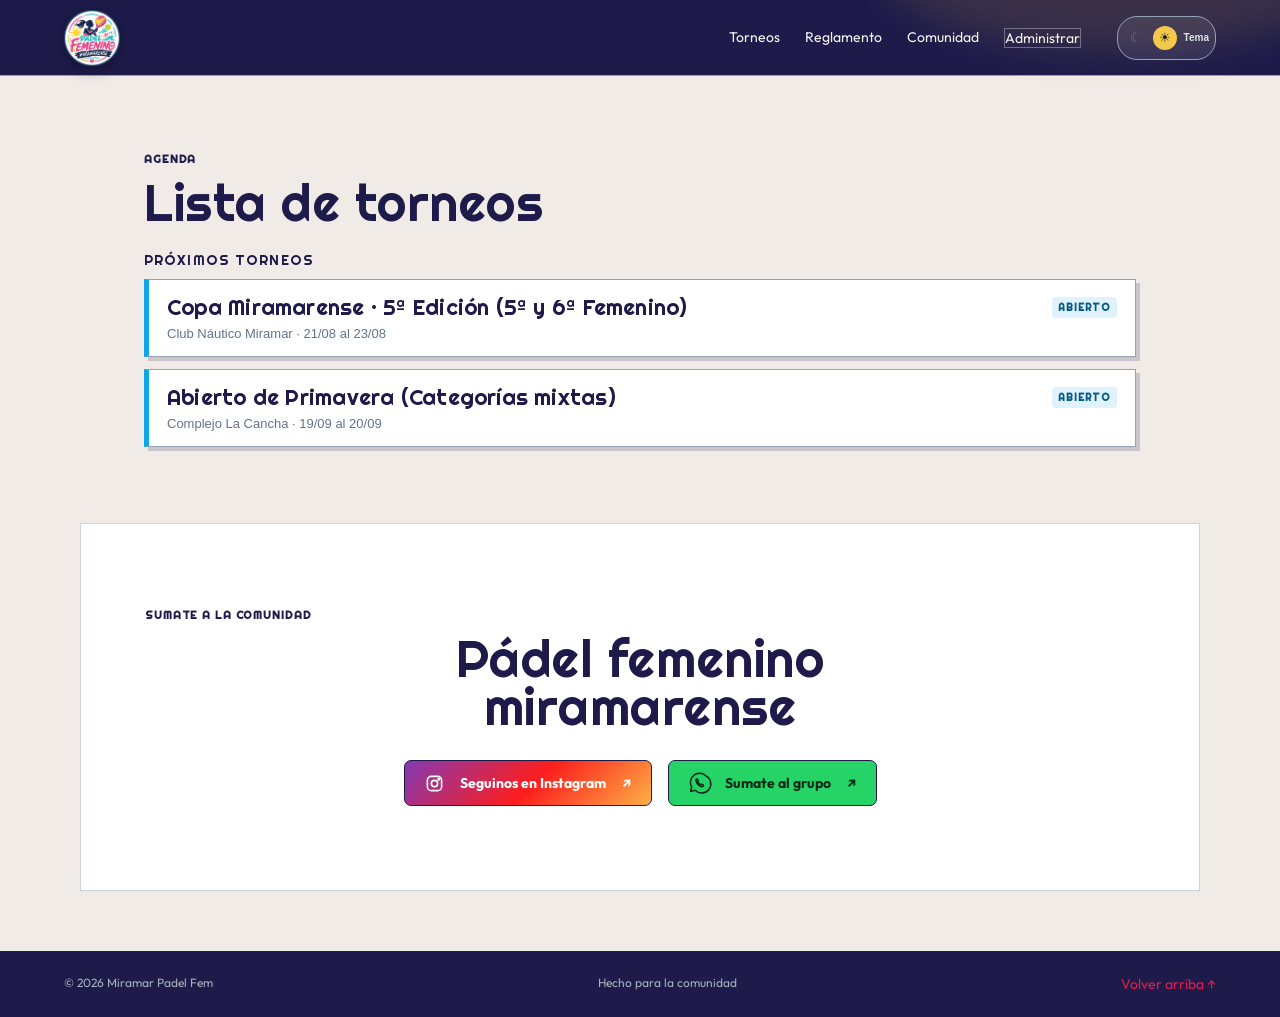
==== commit f3ea44be: "feat: padrón de jugadoras, reglas UX mobile-first, paridad de color dual y rediseño de pestañas en m" ====
--- a/index.html
+++ b/index.html
@@ -36,7 +36,7 @@
 
       <section id="comunidad" class="community"><p class="kicker">SUMATE A LA COMUNIDAD</p><h2>Pádel femenino<br />miramarense</h2><div class="community__actions"><a class="button button--instagram" href="https://www.instagram.com/padelfemeninomiramarense/" target="_blank" rel="noreferrer" aria-label="Seguinos en Instagram: @padelfemeninomiramarense"><svg aria-hidden="true" viewBox="0 0 24 24"><rect x="3" y="3" width="18" height="18" rx="5"/><circle cx="12" cy="12" r="4"/><circle cx="17.5" cy="6.5" r="1"/></svg>Seguinos en Instagram <span>↗</span></a><a class="button button--whatsapp" href="https://chat.whatsapp.com/DDPuQjg8KxZAtFpxF5u22q" target="_blank" rel="noreferrer" aria-label="Sumate al grupo de WhatsApp"><svg aria-hidden="true" viewBox="0 0 24 24"><path d="M20.5 3.5A11 11 0 0 0 3.2 16.8L2 22l5.3-1.2A11 11 0 1 0 20.5 3.5Z"/><path d="M8.5 7.8c.2-.5.4-.5.7-.5h.6c.2 0 .4.1.5.4l.8 1.8c.1.2.1.4 0 .6l-.5.7c.7 1.4 1.8 2.5 3.2 3.2l.7-.5c.2-.1.4-.1.6 0l1.8.8c.3.1.4.3.4.5v.6c0 .3-.1.5-.5.7-.6.3-1.4.4-2.3.1-2.8-.9-5-3.1-5.9-5.9-.3-.9-.2-1.7.1-2.3Z"/></svg>Sumate al grupo <span>↗</span></a></div></section>
     </main>
-    <footer><span>© 2026 Miramar Padel Fem</span><span>Hecho para la comunidad</span><a href="#inicio">Volver arriba ↑</a></footer><dialog id="tournament-dialog" class="tournament-dialog"><button class="dialog__close" aria-label="Cerrar">×</button><p class="kicker">TORNEO</p><h2 id="dialog-title"></h2><div id="detail-pages" class="detail-pages"></div></dialog><dialog id="admin-dialog" class="admin-dialog"><button class="admin-close" type="button" aria-label="Cerrar">×</button><div id="admin-content"></div></dialog>
+    <footer><span>© 2026 Miramar Padel Fem</span><span>Hecho para la comunidad</span><a href="#inicio">Volver arriba ↑</a></footer><dialog id="tournament-dialog" class="tournament-dialog"><button class="dialog__close" aria-label="Cerrar">×</button><p class="kicker">TORNEO</p><h2 id="dialog-title"></h2><div id="detail-pages" class="detail-pages"></div></dialog>
 <script src="vendor/supabase.js"></script><script src="tournament-engine.js"></script><script src="app.js"></script><script src="public-results.js"></script><script src="mobile-ui.js"></script>
   </body>
 </html>
--- a/styles.css
+++ b/styles.css
@@ -1,7 +1,7 @@
 @import url('https://fonts.googleapis.com/css2?family=DM+Sans:wght@400;500;600;700&family=Playfair+Display:ital,wght@0,700;0,800;1,700;1,800&display=swap');
 @import url('results.css');
 @import url('public.css');
-:root{--ink:#0d1b2a;--green:#19784a;--green-light:#2ca968;--gold:#d4af37;--cream:#f6f5f0;--paper:#fff;--muted:#64706a;--line:#dfe5dd}*{box-sizing:border-box}html{scroll-behavior:smooth}body{margin:0;background:var(--cream);color:var(--ink);font-family:'DM Sans',sans-serif}.site-header{min-height:76px;padding:0 max(22px,5vw);background:var(--ink);display:flex;align-items:center;gap:36px;color:#fff;position:relative;overflow:hidden}.header__glow{position:absolute;width:480px;height:180px;right:-80px;top:-130px;border-radius:50%;background:#d4af3726;filter:blur(18px)}.brand{color:white;text-decoration:none;display:flex;align-items:center;gap:9px;line-height:.9;font-size:13px;font-weight:600;letter-spacing:.12em;z-index:1}.brand strong{color:var(--gold);font-size:18px;letter-spacing:.06em}.brand__ball{font-size:33px;color:var(--gold);text-shadow:0 0 16px #d4af3777}.main-nav{margin-left:auto;display:flex;gap:25px;z-index:1}.main-nav a,footer a{color:#f5f5ef;text-decoration:none;font-size:14px}.main-nav a:hover{color:var(--gold)}.menu-button{display:none;margin-left:auto;background:none;border:0;color:white;font-size:22px}.hero{max-width:1160px;margin:auto;padding:90px max(22px,5vw) 78px;position:relative;overflow:hidden}.kicker{font-size:11px;font-weight:700;letter-spacing:.16em;color:var(--green);margin:0 0 13px}.hero h1,.section h2,.community h2{font-family:'Playfair Display',serif;font-size:clamp(45px,7vw,82px);line-height:.94;margin:0;letter-spacing:-.045em}.hero h1 em{color:var(--green);font-weight:700}.hero__intro{max-width:445px;color:var(--muted);font-size:17px;line-height:1.6;margin:28px 0}.button{min-height:44px;display:inline-flex;align-items:center;justify-content:center;gap:16px;border-radius:3px;padding:12px 20px;font-weight:700;text-decoration:none;font-size:14px;transition:.2s}.button--primary{background:var(--green);color:white}.button--primary:hover{background:var(--ink);transform:translateY(-2px)}.button--outline{border:1px solid var(--green);color:var(--green)}.button--outline:hover{background:var(--green);color:white}.hero__court{position:absolute;right:-120px;top:55px;width:530px;height:400px;border:2px solid #19784a20;border-radius:50%;transform:rotate(-25deg)}.hero__court span{position:absolute;background:#19784a18}.hero__court span:nth-child(1){height:100%;width:2px;left:50%}.hero__court span:nth-child(2){width:100%;height:2px;top:50%}.hero__court span:nth-child(3){width:65%;height:65%;border:2px solid #19784a18;border-radius:50%;background:none;left:17.5%;top:17.5%}.edition-bar{background:var(--ink);color:white;display:flex;justify-content:center;gap:min(9vw,120px);padding:20px;position:relative}.edition-bar p{margin:0;font-size:14px}.edition-bar span{display:block;color:var(--gold);font-size:10px;letter-spacing:.1em;margin-bottom:5px}.section{max-width:1160px;margin:auto;padding:92px max(22px,5vw)}.section-heading{display:flex;align-items:end;justify-content:space-between;gap:20px;margin-bottom:30px}.section-heading h2,.results-section h2{font-size:43px}.section-heading a{color:var(--green);font-size:14px;font-weight:700}.feature-tournament{background:white;box-shadow:0 4px 22px #0d1b2a0c;border-top:4px solid var(--green);padding:30px;display:grid;grid-template-columns:115px 1fr auto;gap:27px;align-items:center}.feature-tournament__date{display:flex;align-items:center;gap:12px;color:var(--green);border-right:1px solid var(--line)}.feature-tournament__date b{font-family:'Playfair Display',serif;font-size:58px}.feature-tournament__date span{font-size:12px;font-weight:700;line-height:1.3}.tag{font-size:10px;letter-spacing:.1em;font-weight:700;padding:5px 7px}.tag--open{background:#e7f6e9;color:var(--green)}.feature-tournament h3,.news-card h3{font-family:'Playfair Display',serif;font-size:28px;margin:10px 0 7px;letter-spacing:-.02em}.feature-tournament p{color:var(--muted);margin:0}.feature-tournament ul{display:flex;gap:16px;padding:0;margin:16px 0 0;list-style:none;flex-wrap:wrap;font-size:12px;font-weight:600}.feature-tournament li::before{content:'●';color:var(--gold);margin-right:5px}.news-section{padding-top:15px}.news-grid{display:grid;grid-template-columns:1.45fr 1fr 1fr;gap:16px}.news-card{background:white}.news-card__image{height:205px;position:relative}.news-card--lead .news-card__image{height:290px}.image--players{background:linear-gradient(145deg,#163725,#288353 58%,#d4af37);}.image--players span{position:absolute;left:15px;bottom:15px;background:var(--gold);padding:6px 9px;font-size:10px;font-weight:700}.image--court{background:linear-gradient(130deg,#0d1b2a 0 43%,#25a868 43% 51%,#113e29 51%);}.image--sunset{background:linear-gradient(155deg,#d4af37,#ea9b4a 45%,#1a7a4a 46%,#0d1b2a)}.news-card__body{padding:17px}.news-card__body p{font-size:10px;letter-spacing:.08em;color:var(--muted);font-weight:700;margin:0}.news-card h3{font-size:22px;line-height:1.08;margin:10px 0 18px}.news-card a{color:var(--green);font-size:13px;font-weight:700}.results-section{background:var(--ink);max-width:none;color:white;display:grid;grid-template-columns:1fr 1.2fr;gap:60px;padding-left:max(22px,calc((100vw - 1040px)/2));padding-right:max(22px,calc((100vw - 1040px)/2))}.results-section .kicker{color:var(--gold)}.results-section h2{color:white}.results-section>div>p:last-child{color:#b7c2ca}.podium{display:grid;grid-template-columns:1fr 1fr;gap:13px}.podium article{background:#ffffff0d;border:1px solid #ffffff22;padding:20px}.podium span{font-family:'Playfair Display',serif;color:var(--gold);font-size:36px}.podium p{color:#d2d9d2;font-size:12px}.podium h3{font-family:'Playfair Display',serif;font-size:25px;margin:7px 0}.podium small{color:var(--gold);font-weight:700;font-size:10px;letter-spacing:.12em}.community{max-width:1160px;margin:auto;padding:110px max(22px,5vw);text-align:center}.community h2{font-size:52px;margin-bottom:29px}.community .kicker{color:var(--gold)}footer{background:#0a1622;color:#a6b1b8;padding:24px max(22px,5vw);display:flex;justify-content:space-between;font-size:12px}footer a{color:var(--gold)}@media(max-width:720px){.main-nav{display:none}.menu-button{display:block}.hero{padding-top:65px}.hero__court{opacity:.6}.edition-bar{justify-content:flex-start;gap:20px;overflow:auto}.edition-bar p{min-width:145px}.section{padding-top:65px;padding-bottom:65px}.feature-tournament{grid-template-columns:1fr;gap:18px}.feature-tournament__date{border:0}.news-grid,.results-section{grid-template-columns:1fr}.news-card--lead .news-card__image{height:230px}.section-heading{align-items:start;flex-direction:column}.community{padding:80px 22px}.community h2{font-size:43px}footer{gap:12px;flex-wrap:wrap}}
+:root{--ink:#0d1b2a;--green:#19784a;--green-light:#2ca968;--gold:#d4af37;--cream:#f6f5f0;--paper:#fff;--muted:#64706a;--line:#dfe5dd}*{box-sizing:border-box}html{scroll-behavior:smooth}body{margin:0;background:var(--cream);color:var(--ink);font-family:'DM Sans',sans-serif}.site-header{min-height:76px;padding:0 max(22px,5vw);background:var(--ink);display:flex;align-items:center;gap:36px;color:#fff;position:relative;overflow:hidden}.header__glow{position:absolute;width:480px;height:180px;right:-80px;top:-130px;border-radius:50%;background:#d4af3726;filter:blur(18px)}.brand{color:white;text-decoration:none;display:flex;align-items:center;gap:9px;line-height:.9;font-size:13px;font-weight:600;letter-spacing:.12em;z-index:1}.brand strong{color:var(--gold);font-size:18px;letter-spacing:.06em}.brand__ball{font-size:33px;color:var(--gold);text-shadow:0 0 16px #d4af3777}.main-nav{margin-left:auto;display:flex;gap:25px;z-index:1}.main-nav a,footer a{color:#f5f5ef;text-decoration:none;font-size:14px}.main-nav a:hover{color:var(--gold)}.menu-button{display:none;margin-left:auto;background:none;border:0;color:white;font-size:22px}.hero{max-width:1160px;margin:auto;padding:90px max(22px,5vw) 78px;position:relative;overflow:hidden}.kicker{font-size:11px;font-weight:700;letter-spacing:.16em;color:var(--green);margin:0 0 13px}.hero h1,.section h2,.community h2{font-family:'Playfair Display',serif;font-size:clamp(45px,7vw,82px);line-height:.94;margin:0;letter-spacing:-.045em}.hero h1 em{color:var(--green);font-weight:700}.hero__intro{max-width:445px;color:var(--muted);font-size:17px;line-height:1.6;margin:28px 0}.button{min-height:44px;display:inline-flex;align-items:center;justify-content:center;gap:16px;border-radius:3px;padding:12px 20px;font-weight:700;text-decoration:none;font-size:14px;transition:.2s}.button--primary{background:var(--green);color:white}.button--primary:hover{background:var(--green-light);transform:translateY(-2px)}.button--outline{border:1px solid var(--green);color:var(--green)}.button--outline:hover{background:var(--green);color:white}.button--small{min-height:44px;padding:8px 16px;font-size:13px;border-radius:4px;font-weight:700;cursor:pointer;border:1px solid transparent;display:inline-flex;align-items:center;justify-content:center}.button--blue{background:#1976d2;border:1px solid #1565c0;color:#fff}.button--blue:hover{background:#1565c0;color:#fff}.button--blue-outline{background:color-mix(in srgb,#1976d2 12%,var(--paper));border:1px solid #1976d2;color:#1976d2}.button--blue-outline:hover{background:#1976d2;color:#fff}.button--cancel{background:transparent;border:1px solid var(--muted);color:var(--muted)}.button--cancel:hover{background:var(--muted);color:#fff}.hero__court{position:absolute;right:-120px;top:55px;width:530px;height:400px;border:2px solid #19784a20;border-radius:50%;transform:rotate(-25deg)}.hero__court span{position:absolute;background:#19784a18}.hero__court span:nth-child(1){height:100%;width:2px;left:50%}.hero__court span:nth-child(2){width:100%;height:2px;top:50%}.hero__court span:nth-child(3){width:65%;height:65%;border:2px solid #19784a18;border-radius:50%;background:none;left:17.5%;top:17.5%}.edition-bar{background:var(--ink);color:white;display:flex;justify-content:center;gap:min(9vw,120px);padding:20px;position:relative}.edition-bar p{margin:0;font-size:14px}.edition-bar span{display:block;color:var(--gold);font-size:10px;letter-spacing:.1em;margin-bottom:5px}.section{max-width:1160px;margin:auto;padding:92px max(22px,5vw)}.section-heading{display:flex;align-items:end;justify-content:space-between;gap:20px;margin-bottom:30px}.section-heading h2,.results-section h2{font-size:43px}.section-heading a{color:var(--green);font-size:14px;font-weight:700}.feature-tournament{background:white;box-shadow:0 4px 22px #0d1b2a0c;border-top:4px solid var(--green);padding:30px;display:grid;grid-template-columns:115px 1fr auto;gap:27px;align-items:center}.feature-tournament__date{display:flex;align-items:center;gap:12px;color:var(--green);border-right:1px solid var(--line)}.feature-tournament__date b{font-family:'Playfair Display',serif;font-size:58px}.feature-tournament__date span{font-size:12px;font-weight:700;line-height:1.3}.tag{font-size:10px;letter-spacing:.1em;font-weight:700;padding:5px 7px}.tag--open{background:#e7f6e9;color:var(--green)}.feature-tournament h3,.news-card h3{font-family:'Playfair Display',serif;font-size:28px;margin:10px 0 7px;letter-spacing:-.02em}.feature-tournament p{color:var(--muted);margin:0}.feature-tournament ul{display:flex;gap:16px;padding:0;margin:16px 0 0;list-style:none;flex-wrap:wrap;font-size:12px;font-weight:600}.feature-tournament li::before{content:'●';color:var(--gold);margin-right:5px}.news-section{padding-top:15px}.news-grid{display:grid;grid-template-columns:1.45fr 1fr 1fr;gap:16px}.news-card{background:white}.news-card__image{height:205px;position:relative}.news-card--lead .news-card__image{height:290px}.image--players{background:linear-gradient(145deg,#163725,#288353 58%,#d4af37);}.image--players span{position:absolute;left:15px;bottom:15px;background:var(--gold);padding:6px 9px;font-size:10px;font-weight:700}.image--court{background:linear-gradient(130deg,#0d1b2a 0 43%,#25a868 43% 51%,#113e29 51%);}.image--sunset{background:linear-gradient(155deg,#d4af37,#ea9b4a 45%,#1a7a4a 46%,#0d1b2a)}.news-card__body{padding:17px}.news-card__body p{font-size:10px;letter-spacing:.08em;color:var(--muted);font-weight:700;margin:0}.news-card h3{font-size:22px;line-height:1.08;margin:10px 0 18px}.news-card a{color:var(--green);font-size:13px;font-weight:700}.results-section{background:var(--ink);max-width:none;color:white;display:grid;grid-template-columns:1fr 1.2fr;gap:60px;padding-left:max(22px,calc((100vw - 1040px)/2));padding-right:max(22px,calc((100vw - 1040px)/2))}.results-section .kicker{color:var(--gold)}.results-section h2{color:white}.results-section>div>p:last-child{color:#b7c2ca}.podium{display:grid;grid-template-columns:1fr 1fr;gap:13px}.podium article{background:#ffffff0d;border:1px solid #ffffff22;padding:20px}.podium span{font-family:'Playfair Display',serif;color:var(--gold);font-size:36px}.podium p{color:#d2d9d2;font-size:12px}.podium h3{font-family:'Playfair Display',serif;font-size:25px;margin:7px 0}.podium small{color:var(--gold);font-weight:700;font-size:10px;letter-spacing:.12em}.community{max-width:1160px;margin:auto;padding:110px max(22px,5vw);text-align:center}.community h2{font-size:52px;margin-bottom:29px}.community .kicker{color:var(--gold)}footer{background:#0a1622;color:#a6b1b8;padding:24px max(22px,5vw);display:flex;justify-content:space-between;font-size:12px}footer a{color:var(--gold)}@media(max-width:720px){.main-nav{display:none}.menu-button{display:block}.hero{padding-top:65px}.hero__court{opacity:.6}.edition-bar{justify-content:flex-start;gap:20px;overflow:auto}.edition-bar p{min-width:145px}.section{padding-top:65px;padding-bottom:65px}.feature-tournament{grid-template-columns:1fr;gap:18px}.feature-tournament__date{border:0}.news-grid,.results-section{grid-template-columns:1fr}.news-card--lead .news-card__image{height:230px}.section-heading{align-items:start;flex-direction:column}.community{padding:80px 22px}.community h2{font-size:43px}footer{gap:12px;flex-wrap:wrap}}
 .theme-toggle{background:#ffffff14;border:1px solid #ffffff44;border-radius:20px;color:white;padding:7px 10px;z-index:1;cursor:pointer}.tournament-list{display:grid;gap:16px}.tournament-dialog{width:min(100%,760px);padding:0;border:0;background:var(--cream);color:var(--ink)}.tournament-dialog::backdrop{background:#07111ddd}.tournament-dialog> .kicker,.tournament-dialog>h2{margin-left:25px;margin-right:25px}.tournament-dialog>.kicker{margin-top:38px}.tournament-dialog>h2{font-family:'Playfair Display',serif;font-size:34px;line-height:1;margin-top:0}.dialog__close{position:absolute;right:15px;top:12px;border:0;background:none;font-size:32px;color:var(--ink);cursor:pointer}.detail-pages{display:flex;overflow-x:auto;scroll-snap-type:x mandatory;margin-top:25px}.detail-pages section{min-width:100%;scroll-snap-align:start;padding:25px 25px 40px;border-top:1px solid var(--line)}.detail-pages h3{font-family:'Playfair Display',serif;font-size:27px;margin:10px 0}.detail-pages p{line-height:1.7;color:var(--muted)}.pairs-list{list-style:none;padding:0}.pairs-list li{padding:13px 0;border-bottom:1px solid var(--line)}.pairs-list b{color:var(--green);display:inline-block;width:35px}@media(max-width:720px){.theme-toggle{margin-left:auto}.menu-button{margin-left:0}}
 html[data-theme='dark']{--cream:#101b1c;--paper:#182627;--ink:#edf2ed;--muted:#b5c2bb;--line:#30423e}html[data-theme='dark'] .feature-tournament,html[data-theme='dark'] .news-card{background:var(--paper)}html[data-theme='dark'] .tournament-dialog{background:var(--cream)}html[data-theme='dark'] .dialog__close{color:var(--ink)}
 .brand__logo{display:block;width:150px;max-height:56px;object-fit:contain;object-position:left center;filter:drop-shadow(0 3px 8px rgba(0,0,0,.35))}@media(max-width:420px){.brand__logo{width:126px;max-height:50px}}
@@ -37,6 +37,6 @@
 html[data-theme='dark'] .theme-toggle{background:#0d1b2a!important;color:#fff!important;border-color:#49645c!important}
 .registration-page{padding:24px 25px 40px}.registration-page h3{font-family:'Playfair Display',serif;font-size:28px;margin:8px 0}.registration-page p{color:var(--muted)}.registration-page form{display:grid;gap:16px}.player-fields{display:grid;grid-template-columns:1fr 1fr;gap:10px;padding:15px;border:1px solid var(--line)}.player-fields h4{grid-column:1/-1;margin:0;color:var(--green)}.player-fields label,.contact-field{font-size:12px;font-weight:700;display:grid;gap:5px}.player-fields input,.contact-field input{min-height:42px;border:1px solid var(--line);padding:9px;background:var(--paper);color:var(--ink)}.contact-field{max-width:310px}@media(max-width:500px){.player-fields{grid-template-columns:1fr}}html[data-theme='dark'] .player-fields input,html[data-theme='dark'] .contact-field input{background:#0d1b2a;color:#edf2ed;border-color:#49645c}
 .admin-access{background:transparent;border:1px solid #ffffff55;color:#fff;min-height:36px;padding:7px 11px;cursor:pointer;z-index:1}.admin-dialog{width:min(100%,760px);padding:0;border:0;background:var(--cream);color:var(--ink)}.admin-dialog::backdrop{background:#07111ddd}.admin-close{position:absolute;right:15px;top:12px;border:0;background:none;font-size:30px;color:inherit;cursor:pointer}.admin-screen{padding:32px 25px}.admin-screen h2{font-family:'Playfair Display',serif;font-size:32px;margin:5px 0 22px}.admin-screen form{display:grid;gap:12px}.admin-screen label{display:grid;gap:5px;font-size:12px;font-weight:700}.admin-screen input,.admin-screen textarea{min-height:42px;border:1px solid var(--line);padding:9px;background:var(--paper);color:var(--ink);font:inherit}.admin-form{grid-template-columns:1fr 1fr}.admin-form__wide,.admin-form .button,.admin-message{grid-column:1/-1}.admin-form small{font-weight:400;color:var(--muted)}.admin-message{margin:0;color:#bf3d3d}.admin-screen__head{display:flex;justify-content:space-between;gap:15px;align-items:start}.admin-list{margin-top:30px;border-top:1px solid var(--line);padding-top:18px}.admin-list article{display:flex;justify-content:space-between;gap:15px;padding:13px 0;border-bottom:1px solid var(--line)}.admin-list b,.admin-list span{display:block}.admin-list span{font-size:12px;color:var(--muted);margin-top:4px}.admin-list button{background:transparent;border:1px solid #c54b4b;color:#c54b4b;padding:6px 9px;cursor:pointer;height:34px}@media(max-width:500px){.admin-form{grid-template-columns:1fr}.admin-access{margin-left:auto}}html[data-theme='dark'] .admin-dialog{background:#182627;color:#edf2ed}html[data-theme='dark'] .admin-screen input,html[data-theme='dark'] .admin-screen textarea{background:#0d1b2a;color:#edf2ed;border-color:#49645c}
-.admin-page{min-height:100vh}.admin-back{margin-left:auto;color:#fff;text-decoration:none;font-size:13px}.admin-layout{max-width:1180px;margin:auto;display:grid;grid-template-columns:220px 1fr;gap:25px;padding:30px 22px}.admin-sidebar{display:flex;flex-direction:column;gap:6px}.admin-tab,.admin-signout{background:transparent;border:0;text-align:left;padding:12px;cursor:pointer;color:var(--ink)}.admin-tab.active{background:var(--green);color:white}.admin-signout{margin-top:25px;border-top:1px solid var(--line);color:#b94141}.admin-workspace{display:grid;gap:18px}.admin-card{background:var(--paper);padding:25px;border:1px solid var(--line)}.admin-card h1,.admin-card h2{font-family:"Playfair Display",serif;margin:6px 0 20px}.admin-card label{display:grid;gap:5px;font-size:12px;font-weight:700}.admin-card input,.admin-card textarea{padding:10px;border:1px solid var(--line);background:var(--cream);color:var(--ink);font:inherit}.admin-grid{display:grid;grid-template-columns:1fr 1fr;gap:12px}.admin-grid .wide,.admin-grid .button,.form-message{grid-column:1/-1}.admin-row{display:flex;justify-content:space-between;padding:12px 0;border-top:1px solid var(--line)}.admin-row b,.admin-row span{display:block}.admin-row span{font-size:12px;color:var(--muted)}.admin-row button{border:1px solid #b94141;background:transparent;color:#b94141;height:34px}.login-card{max-width:430px}@media(max-width:700px){.admin-layout{grid-template-columns:1fr;padding:18px}.admin-sidebar{flex-direction:row;overflow:auto}.admin-tab{white-space:nowrap}.admin-signout{margin:0}.admin-grid{grid-template-columns:1fr}}html[data-theme="dark"] .admin-card{background:#182627;color:#edf2ed}html[data-theme="dark"] .admin-tab{color:#edf2ed}html[data-theme="dark"] .admin-card input,html[data-theme="dark"] .admin-card textarea{background:#0d1b2a;color:#edf2ed}
+.admin-page{min-height:100vh}.admin-back{margin-left:auto;color:#fff;text-decoration:none;font-size:13px}.admin-layout{max-width:1180px;margin:auto;display:grid;grid-template-columns:220px 1fr;gap:25px;padding:30px 22px}.admin-sidebar{display:flex;flex-direction:column;gap:6px}.admin-tab,.admin-signout{background:transparent;border:0;text-align:left;padding:12px;cursor:pointer;color:var(--ink)}.admin-tab.active{background:var(--green);color:white}.admin-signout{margin-top:25px;border-top:1px solid var(--line);color:#b94141}.admin-workspace{display:grid;gap:18px}.admin-card{background:var(--paper);padding:25px;border:1px solid var(--line)}.admin-card h1,.admin-card h2{font-family:"Playfair Display",serif;margin:6px 0 20px}.admin-card label{display:grid;gap:5px;font-size:12px;font-weight:700}.admin-card input,.admin-card textarea{padding:10px;border:1px solid var(--line);background:var(--cream);color:var(--ink);font:inherit}.admin-grid{display:grid;grid-template-columns:1fr 1fr;gap:12px}.admin-grid .wide,.admin-grid .button,.form-message{grid-column:1/-1}.admin-row{display:flex;justify-content:space-between;padding:12px 0;border-top:1px solid var(--line)}.admin-row b,.admin-row span{display:block}.admin-row span{font-size:12px;color:var(--muted)}.admin-row button{height:34px}.login-card{max-width:430px}@media(max-width:700px){.admin-layout{grid-template-columns:1fr;padding:18px}.admin-sidebar{flex-direction:row;overflow:auto}.admin-tab{white-space:nowrap}.admin-signout{margin:0}.admin-grid{grid-template-columns:1fr}}html[data-theme="dark"] .admin-card{background:#182627;color:#edf2ed}html[data-theme="dark"] .admin-tab{color:#edf2ed}html[data-theme="dark"] .admin-card input,html[data-theme="dark"] .admin-card textarea{background:#0d1b2a;color:#edf2ed}
 .site-header{min-height:68px;gap:8px;overflow:visible;padding:0 16px}.brand{min-width:0}.brand__logo{width:126px;max-height:48px}.admin-access,.theme-toggle,.menu-button{min-width:44px;min-height:44px;display:inline-flex;align-items:center;justify-content:center}.admin-access{font-size:12px;padding:8px}.theme-toggle{padding:6px}.theme-label{display:none}.menu-button{margin-left:0;background:transparent;border:1px solid #ffffff55;border-radius:50%;color:#fff;font-size:24px;line-height:1;z-index:3}.main-nav{display:none}.main-nav.is-open{position:absolute;z-index:2;top:calc(100% + 8px);left:12px;right:12px;display:grid;gap:4px;padding:10px;background:var(--ink);border:1px solid #ffffff33;box-shadow:0 12px 30px #0007}.main-nav.is-open a{display:flex;align-items:center;min-height:44px;padding:0 12px;border-radius:4px;font-size:16px}.main-nav.is-open a:focus-visible,.main-nav.is-open a:hover{background:#ffffff18;color:var(--gold)}.hero{padding:56px 22px 52px}.hero h1,.section h2,.community h2{font-size:clamp(2.7rem,13vw,4rem)}.hero__intro{font-size:16px}.hero__court{opacity:.36;right:-255px;top:0}.edition-bar{justify-content:flex-start;gap:18px;overflow-x:auto;padding:18px 22px;scroll-snap-type:x mandatory}.edition-bar p{min-width:150px;scroll-snap-align:start}.section{padding:56px 22px}.section-heading{align-items:flex-start;flex-direction:column;margin-bottom:24px}.feature-tournament{grid-template-columns:1fr;gap:16px;padding:22px}.feature-tournament__date{border:0}.feature-tournament .button{width:100%}.news-grid,.results-section{grid-template-columns:1fr}.results-section{gap:32px;padding:56px 22px}.community{padding:64px 22px}.community .button{width:100%}footer{gap:12px;flex-direction:column;padding:24px 22px}.player-fields{grid-template-columns:1fr}.player-fields input,.contact-field input,.admin-screen input,.admin-screen textarea,.admin-card input,.admin-card select,.admin-card textarea{min-height:44px;font-size:16px}button:focus-visible,a:focus-visible,input:focus-visible,select:focus-visible,textarea:focus-visible{outline:3px solid var(--gold);outline-offset:3px}
 @media (min-width:721px){.site-header{min-height:76px;padding:0 max(22px,5vw);gap:36px}.brand__logo{width:150px;max-height:56px}.main-nav{display:flex;margin-left:auto;gap:25px}.menu-button{display:none}.theme-label{display:inline}.hero{padding:90px max(22px,5vw) 78px}.edition-bar{justify-content:center}.section{padding:92px max(22px,5vw)}.section-heading{align-items:end;flex-direction:row}.feature-tournament{grid-template-columns:115px 1fr auto;gap:27px;padding:30px}.feature-tournament__date{border-right:1px solid var(--line)}.feature-tournament .button{width:auto}.news-grid{grid-template-columns:1.45fr 1fr 1fr}.results-section{grid-template-columns:1fr 1.2fr;padding-left:max(22px,calc((100vw - 1040px)/2));padding-right:max(22px,calc((100vw - 1040px)/2))}.community{padding:110px max(22px,5vw)}.community .button{width:auto}footer{flex-direction:row;padding:24px max(22px,5vw)}}
--- a/mobile.css
+++ b/mobile.css
@@ -3,7 +3,7 @@
 .site-header:focus-within .main-nav:not(.is-open){display:none}.main-nav.is-open .admin-access{justify-content:flex-start;width:100%;border:0;background:transparent;color:#fff;font-size:16px}.main-nav.is-open .admin-access:hover,.main-nav.is-open .admin-access:focus-visible{background:#ffffff18;color:#d4af37}
 @media (min-width:721px){.site-header{min-height:76px;padding:0 max(22px,5vw);gap:36px}.brand__logo{width:150px;max-height:56px}.theme-label{display:inline}.menu-button{display:none}.main-nav{display:flex;position:static;margin-left:auto;gap:25px;padding:0;background:transparent;border:0;box-shadow:none}.main-nav a{display:block;min-height:auto;padding:0;font-size:14px}.hero{min-height:390px;display:flex;flex-direction:column;justify-content:center;padding:90px max(22px,5vw) 78px}.hero__court{opacity:1;right:-120px;top:55px}.section{padding:76px max(22px,5vw)}.section--tournaments{max-width:1120px}.feature-tournament{grid-template-columns:minmax(0,1fr) auto;gap:32px;padding:30px 34px;align-items:center}.feature-tournament h3{font-size:clamp(25px,2.2vw,34px)}.feature-tournament .button,.community .button{width:auto}.community{max-width:1120px;margin:0 auto 60px;padding:84px max(22px,5vw);border:1px solid var(--line);background:var(--paper)}.news-grid{grid-template-columns:1.45fr 1fr 1fr}.results-section{grid-template-columns:1fr 1.2fr;padding:92px max(22px,calc((100vw - 1040px)/2))}.player-fields{grid-template-columns:1fr 1fr}}
 html,body{width:100%;max-width:100%;overflow-x:hidden}img,svg{max-width:100%;height:auto}.app-main,.section,.hero,.feature-tournament,.news-card,.results-section,.community,footer{min-width:0}.main-nav{max-width:calc(100vw - 24px)}
-.community__actions{width:min(100%,360px);display:flex;flex-direction:column;gap:16px;margin:0 auto}.community__actions .button{width:100%;justify-content:center}.button--whatsapp{background:#25D366;color:#062b18}.button--whatsapp:hover{background:#1eb85a;color:#062b18;transform:translateY(-2px)}.button--whatsapp svg{width:19px;height:19px;fill:none;stroke:currentColor;stroke-width:1.8}
+.community__actions{width:min(100%,360px);display:flex;flex-direction:column;gap:16px;margin:0 auto}.community__actions .button{width:100%;justify-content:center}.button--whatsapp{background:#25D366;color:#062b18}.button--whatsapp:hover{background:#1eb85a;color:#062b18;transform:translateY(-2px)}.button--whatsapp svg{width:20px;height:20px;flex:0 0 20px;overflow:visible;fill:none;stroke:currentColor;stroke-width:1.8}
 
 /* Home: agenda compacta. Cada torneo ocupa exactamente dos renglones. */
 .section-heading h2,.community h2{font-size:clamp(2rem,9vw,2.65rem)}
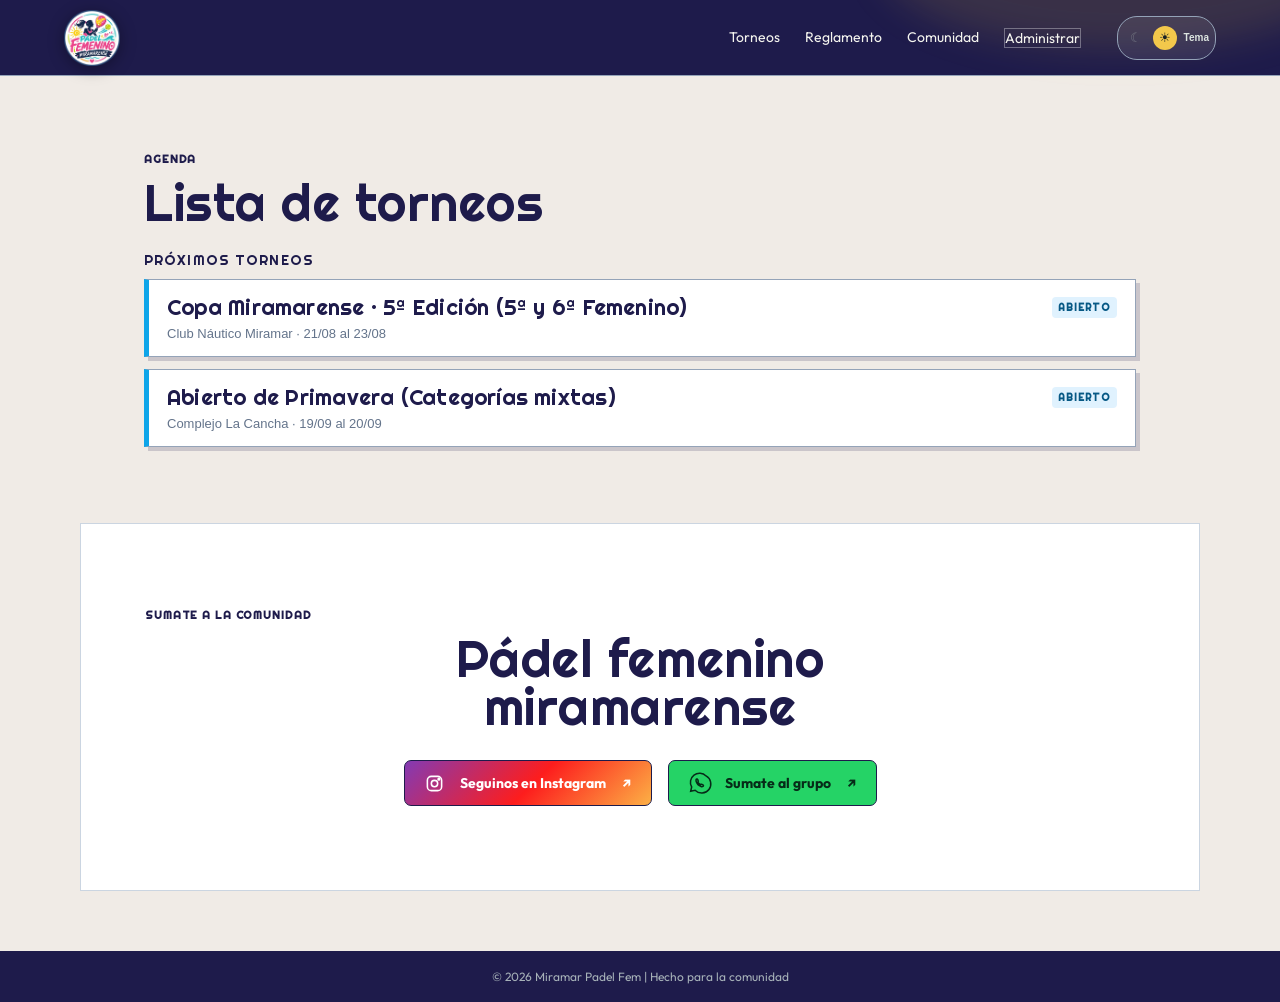
==== commit 9c71d956: "fix(ui): responsive admin action buttons, 4-col clickable padron table with details modal, single li" ====
--- a/index.html
+++ b/index.html
@@ -36,7 +36,7 @@
 
       <section id="comunidad" class="community"><p class="kicker">SUMATE A LA COMUNIDAD</p><h2>Pádel femenino<br />miramarense</h2><div class="community__actions"><a class="button button--instagram" href="https://www.instagram.com/padelfemeninomiramarense/" target="_blank" rel="noreferrer" aria-label="Seguinos en Instagram: @padelfemeninomiramarense"><svg aria-hidden="true" viewBox="0 0 24 24"><rect x="3" y="3" width="18" height="18" rx="5"/><circle cx="12" cy="12" r="4"/><circle cx="17.5" cy="6.5" r="1"/></svg>Seguinos en Instagram <span>↗</span></a><a class="button button--whatsapp" href="https://chat.whatsapp.com/DDPuQjg8KxZAtFpxF5u22q" target="_blank" rel="noreferrer" aria-label="Sumate al grupo de WhatsApp"><svg aria-hidden="true" viewBox="0 0 24 24"><path d="M20.5 3.5A11 11 0 0 0 3.2 16.8L2 22l5.3-1.2A11 11 0 1 0 20.5 3.5Z"/><path d="M8.5 7.8c.2-.5.4-.5.7-.5h.6c.2 0 .4.1.5.4l.8 1.8c.1.2.1.4 0 .6l-.5.7c.7 1.4 1.8 2.5 3.2 3.2l.7-.5c.2-.1.4-.1.6 0l1.8.8c.3.1.4.3.4.5v.6c0 .3-.1.5-.5.7-.6.3-1.4.4-2.3.1-2.8-.9-5-3.1-5.9-5.9-.3-.9-.2-1.7.1-2.3Z"/></svg>Sumate al grupo <span>↗</span></a></div></section>
     </main>
-    <footer><span>© 2026 Miramar Padel Fem</span><span>Hecho para la comunidad</span><a href="#inicio">Volver arriba ↑</a></footer><dialog id="tournament-dialog" class="tournament-dialog"><button class="dialog__close" aria-label="Cerrar">×</button><p class="kicker">TORNEO</p><h2 id="dialog-title"></h2><div id="detail-pages" class="detail-pages"></div></dialog>
+    <footer><span>© 2026 Miramar Padel Fem | Hecho para la comunidad</span></footer><dialog id="tournament-dialog" class="tournament-dialog"><button class="dialog__close" aria-label="Cerrar">×</button><p class="kicker">TORNEO</p><h2 id="dialog-title"></h2><div id="detail-pages" class="detail-pages"></div></dialog>
 <script src="vendor/supabase.js"></script><script src="tournament-engine.js"></script><script src="app.js"></script><script src="public-results.js"></script><script src="mobile-ui.js"></script>
   </body>
 </html>
--- a/mobile.css
+++ b/mobile.css
@@ -12,3 +12,5 @@
 html[data-theme='dark'] .tournament-card{background:#182627;border-color:#30423e;border-left-color:#4fc77f}html[data-theme='dark'] .tournament-card>button,html[data-theme='dark'] .tournament-home-section>h3{color:#edf2ed!important}
 @media (min-width:721px){.section-heading h2,.community h2{font-size:clamp(2.45rem,4vw,3.35rem)}.tournament-list{gap:38px}.tournament-home-section__list{gap:12px}.tournament-card>button{min-height:76px;padding:14px 18px}.tournament-card__top strong{font-size:22px}.community__actions{width:auto;flex-direction:row;justify-content:center}.community__actions .button{width:auto}}
 .button--instagram{background:linear-gradient(135deg,#833ab4,#fd1d1d 52%,#fcb045);color:#fff}.button--instagram:hover{background:linear-gradient(135deg,#6d2e97,#d91659 52%,#e99437);transform:translateY(-2px)}.button--instagram svg{width:19px;height:19px;fill:none;stroke:currentColor;stroke-width:2}
+footer{display:flex!important;justify-content:center!important;align-items:center!important;flex-direction:row!important;padding:18px 12px!important;white-space:nowrap!important;text-align:center!important;font-size:12px!important}
+
